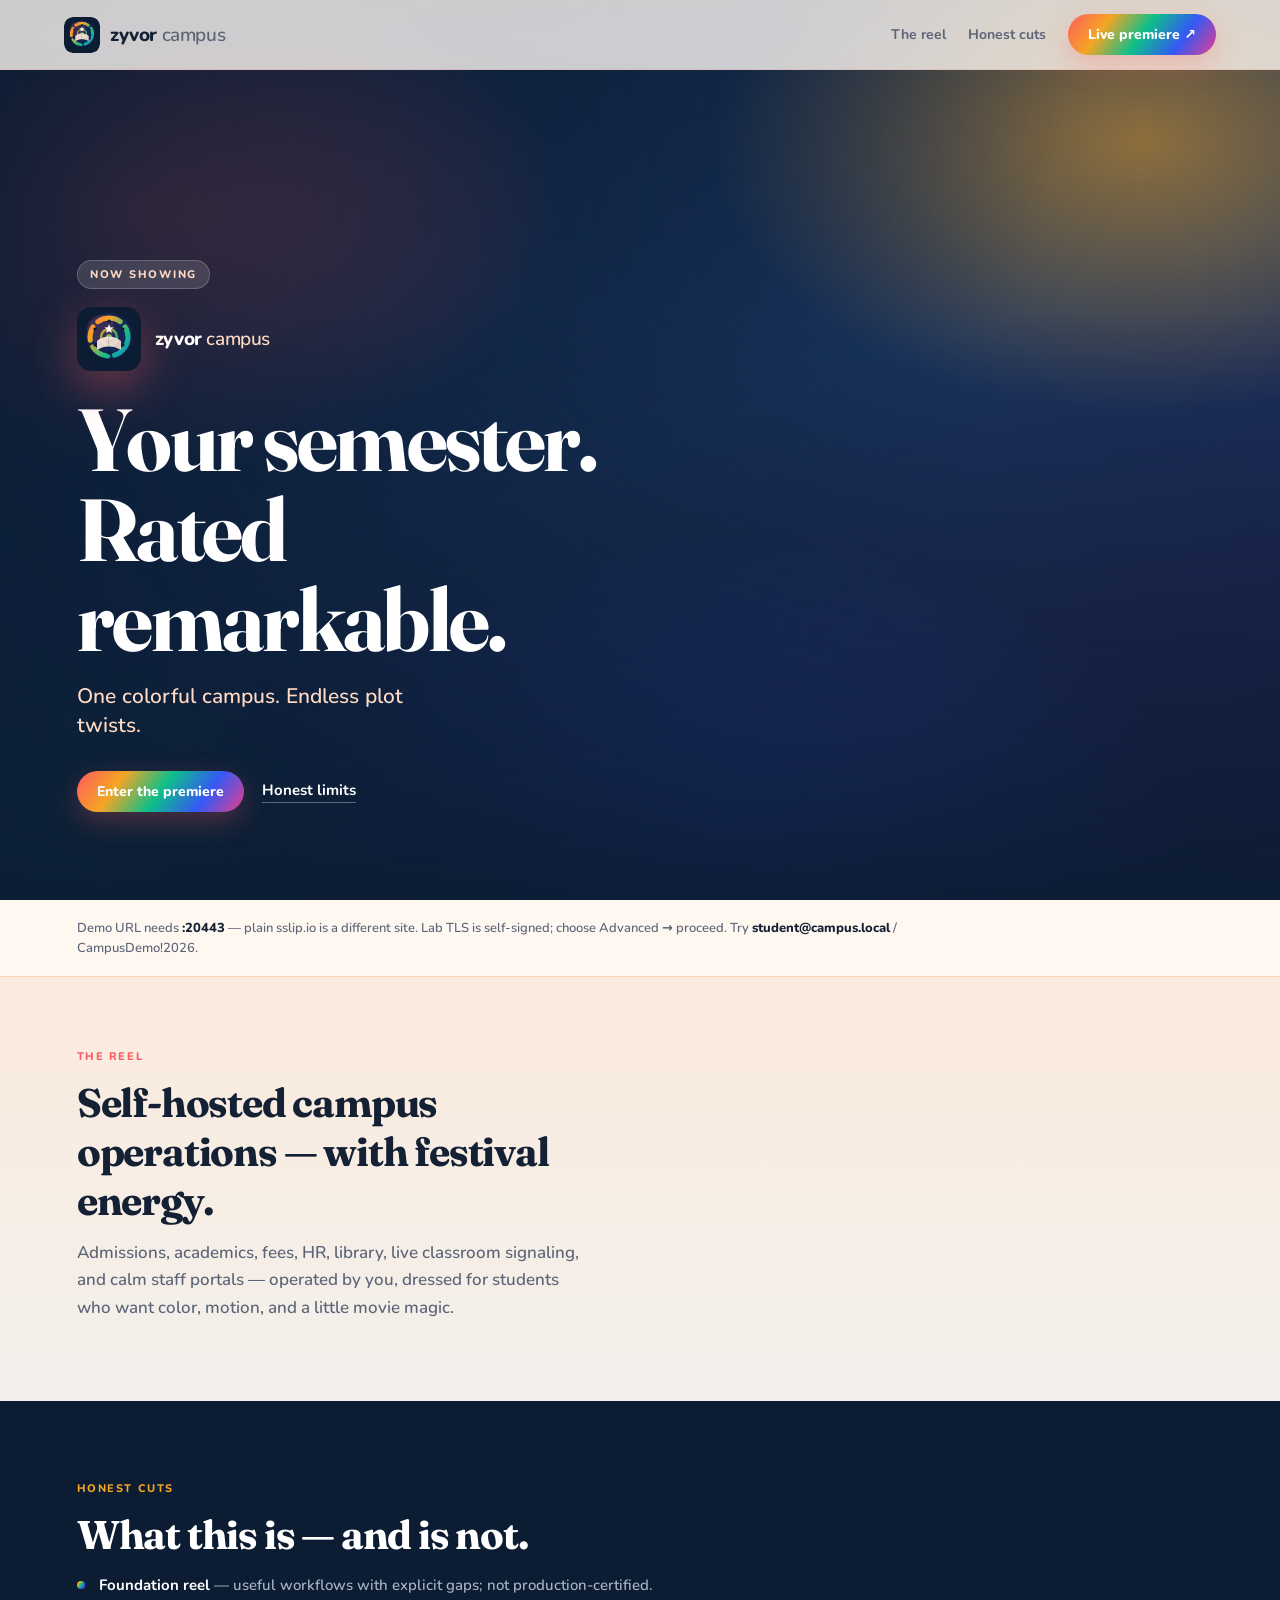
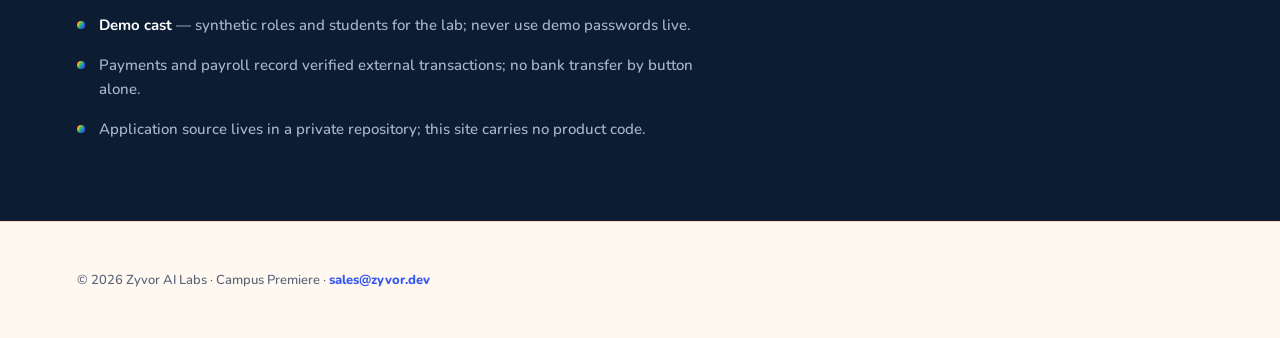
==== index.html @ da3c39dc "Use the new Campus Premiere logo on the marketing site." ====
<!doctype html>
<html lang="en">
<head>
<meta charset="utf-8">
<meta name="viewport" content="width=device-width,initial-scale=1">
<title>Zyvor Campus — Now showing: your campus.</title>
<meta name="description" content="Your semester. Rated remarkable. Self-hosted school and college operations by Zyvor AI Labs. Foundation release — not production-certified.">
<link rel="canonical" href="https://zyvorai.github.io/zyvor-campus-site/">
<meta property="og:title" content="Zyvor Campus — Now showing: your campus.">
<meta property="og:description" content="Your semester. Rated remarkable. Self-hosted by Zyvor AI Labs.">
<meta property="og:type" content="website">
<meta property="og:url" content="https://zyvorai.github.io/zyvor-campus-site/">
<meta property="og:image" content="https://zyvorai.github.io/zyvor-campus-site/assets/og.png">
<meta name="twitter:card" content="summary_large_image">
<meta name="twitter:image" content="https://zyvorai.github.io/zyvor-campus-site/assets/og.png">
<meta name="theme-color" content="#0b1c33">
<link rel="preconnect" href="https://fonts.googleapis.com">
<link rel="preconnect" href="https://fonts.gstatic.com" crossorigin>
<link href="https://fonts.googleapis.com/css2?family=Fraunces:opsz,wght@9..144,550;9..144,700&family=Nunito:wght@400;550;700;800&display=swap" rel="stylesheet">
<link rel="icon" href="assets/campus.svg" type="image/svg+xml">
<link rel="stylesheet" href="site.css">
</head>
<body>
<header class="top">
  <a class="brand" href="./">
    <img src="assets/campus.svg" width="36" height="36" alt="Zyvor Campus">
    <span class="word">zyvor <em>campus</em></span>
  </a>
  <nav>
    <a href="#modules">The reel</a>
    <a href="#honesty">Honest cuts</a>
    <a class="pill" href="https://175-110-122-71.sslip.io:20443/">Live premiere ↗</a>
  </nav>
</header>

<section class="hero">
  <div class="bg" aria-hidden="true"></div>
  <div class="veil" aria-hidden="true"></div>
  <div class="copy rise">
    <p class="now">Now showing</p>
    <p class="brand-hero">
      <img class="mark z-draw" src="assets/campus.svg" width="64" height="64" alt="Zyvor Campus">
      <span>zyvor <em>campus</em></span>
    </p>
    <h1>Your semester.<br>Rated remarkable.</h1>
    <p class="lede">One colorful campus. Endless plot twists.</p>
    <div class="cta">
      <a class="pill" href="https://175-110-122-71.sslip.io:20443/">Enter the premiere</a>
      <a class="ghost" href="#honesty">Honest limits</a>
    </div>
  </div>
</section>

<section class="tip" aria-label="Demo access tip">
  <p>Demo URL needs <strong>:20443</strong> — plain sslip.io is a different site. Lab TLS is self-signed; choose Advanced → proceed. Try <strong>student@campus.local</strong> / CampusDemo!2026.</p>
</section>

<section class="band" id="modules">
  <span class="eyebrow">THE REEL</span>
  <h2>Self-hosted campus operations — with festival energy.</h2>
  <p>Admissions, academics, fees, HR, library, live classroom signaling, and calm staff portals — operated by you, dressed for students who want color, motion, and a little movie magic.</p>
</section>

<section class="honesty" id="honesty">
  <span class="eyebrow">HONEST CUTS</span>
  <h2>What this is — and is not.</h2>
  <ul>
    <li><strong>Foundation reel</strong> — useful workflows with explicit gaps; not production-certified.</li>
    <li><strong>Demo cast</strong> — synthetic roles and students for the lab; never use demo passwords live.</li>
    <li>Payments and payroll record verified external transactions; no bank transfer by button alone.</li>
    <li>Application source lives in a private repository; this site carries no product code.</li>
  </ul>
</section>

<footer>
  <p>© 2026 Zyvor AI Labs · Campus Premiere · <a href="mailto:sales@zyvor.dev">sales@zyvor.dev</a></p>
</footer>
</body>
</html>
---- site.css ----
:root{
  --ink:#142033;
  --muted:#5c6578;
  --soft:#fff8f1;
  --line:#ffd4b8;
  --coral:#ff5a5f;
  --gold:#f5a524;
  --teal:#0dbf8a;
  --indigo:#3558f5;
  --magenta:#e83e8c;
  --ease:cubic-bezier(.22,1,.36,1);
  --grad:linear-gradient(125deg,#ff5a5f,#f5a524,#0dbf8a,#3558f5,#e83e8c);
}
*{box-sizing:border-box}
html{scroll-behavior:smooth}
body{
  margin:0;
  font-family:"Nunito",system-ui,sans-serif;
  color:var(--ink);
  background:linear-gradient(180deg,#fff8f1,#ffe8d6 40%,#e8f7ff);
  -webkit-font-smoothing:antialiased;
}
a{color:inherit;text-decoration:none}
h1,h2{font-family:"Fraunces",Georgia,serif;font-weight:700;letter-spacing:-.03em}

.top{
  position:fixed;inset:0 0 auto;z-index:10;
  display:flex;justify-content:space-between;align-items:center;
  padding:14px 5%;
  backdrop-filter:saturate(180%) blur(18px);
  -webkit-backdrop-filter:saturate(180%) blur(18px);
  background:#fff8f1cc;
  border-bottom:1px solid #ff5a5f22;
}
.brand{display:flex;align-items:center;gap:10px}
.brand img{border-radius:9px}
.brand .word,.brand-hero span{font-weight:800;font-size:19px;letter-spacing:-.4px}
.brand em,.brand-hero em{font-style:normal;font-weight:550;color:var(--muted)}
.top nav{display:flex;gap:22px;align-items:center;font-size:14px;color:var(--muted);font-weight:700}
.top nav a:hover{color:var(--ink)}
.pill{
  display:inline-flex;align-items:center;gap:8px;
  background:var(--grad);color:#fff!important;
  padding:11px 20px;border-radius:999px;
  font-size:14px;font-weight:800;
  box-shadow:0 10px 28px #ff5a5f44;
  transition:transform .2s var(--ease),filter .2s;
}
.pill:hover{filter:brightness(1.06);transform:translateY(-1px)}

.hero{
  position:relative;min-height:100svh;
  display:flex;align-items:flex-end;overflow:hidden;
  background:#0b1c33;color:#fff8f1;
}
.hero .bg{
  position:absolute;inset:-10%;
  background:
    radial-gradient(45% 40% at 18% 28%,#ff5a5f99 0%,transparent 60%),
    radial-gradient(50% 45% at 82% 22%,#f5a52488 0%,transparent 55%),
    radial-gradient(55% 50% at 55% 85%,#3558f588 0%,transparent 55%),
    radial-gradient(40% 40% at 12% 88%,#0dbf8a77 0%,transparent 50%),
    linear-gradient(160deg,#0b1c33,#1a3560 50%,#2a1848);
  animation:ken 18s var(--ease) both;
}
.veil{
  position:absolute;inset:0;
  background:
    linear-gradient(105deg,#0b1c33ee 0%,#0b1c3366 42%,transparent 72%),
    linear-gradient(transparent 35%,#0b1c33f2 100%);
}
.copy{position:relative;z-index:1;padding:0 6% 88px;max-width:46rem}
.now{
  display:inline-block;margin:0 0 18px;
  padding:6px 12px;border-radius:999px;
  background:#ffffff22;border:1px solid #ffffff33;
  font-size:11px;font-weight:800;letter-spacing:.16em;text-transform:uppercase;
  color:#ffd9c4;
}
.brand-hero{
  display:flex;align-items:center;gap:14px;
  margin:0 0 24px;font-size:22px;font-weight:800;color:#fff;
}
.brand-hero em{color:#ffd9c4}
.mark{border-radius:14px;box-shadow:0 16px 48px #ff5a5f66}
h1{
  font-size:clamp(48px,8vw,88px);line-height:1.02;
  margin:0 0 18px;color:#fff;
}
.lede{
  font-size:21px;color:#ffd9c4;margin:0 0 32px;
  max-width:28ch;line-height:1.35;font-weight:550;
}
.cta{display:flex;flex-wrap:wrap;gap:18px;align-items:center}
.ghost{
  color:#fff;font-size:15px;font-weight:700;
  border-bottom:1px solid #ffffff55;padding-bottom:2px;
}
.ghost:hover{border-color:#fff}

.tip{padding:18px 6%;background:var(--soft);border-bottom:1px solid var(--line)}
.tip p{margin:0;font-size:13px;line-height:1.55;color:var(--muted);max-width:52rem;font-weight:550}
.tip strong{color:var(--ink);font-weight:800}

.band{padding:72px 6% 80px;max-width:42rem}
.eyebrow{
  display:block;font-size:11px;letter-spacing:.14em;font-weight:800;
  color:var(--coral);margin-bottom:14px;
}
.band h2{font-size:clamp(28px,3.4vw,40px);margin:0 0 14px}
.band p{color:var(--muted);font-size:17px;line-height:1.6;margin:0;font-weight:550}

.honesty{padding:80px 6%;background:#0b1c33;color:#fff8f1}
.honesty .eyebrow{color:#f5a524}
.honesty h2{color:#fff;font-size:clamp(28px,3.4vw,40px);margin:0 0 14px}
.honesty ul{list-style:none;padding:0;margin:0;max-width:40rem;display:grid;gap:16px}
.honesty li{
  color:#a8b4c8;font-size:15px;line-height:1.6;padding-left:22px;position:relative;font-weight:550;
}
.honesty li:before{
  content:"";position:absolute;left:0;top:.55em;
  width:8px;height:8px;border-radius:50%;background:var(--grad);
}
.honesty strong{color:#fff}

footer{
  padding:36px 6%;font-size:13px;color:var(--muted);
  border-top:1px solid var(--line);background:#fff8f1;font-weight:550;
}
footer a{color:var(--indigo);font-weight:800}

.rise{animation:rise .95s var(--ease) both}
.z-draw{animation:zpop .85s var(--ease) both}
@keyframes rise{from{opacity:0;transform:translateY(22px)}to{opacity:1;transform:none}}
@keyframes zpop{from{opacity:0;transform:scale(.88) rotate(-6deg)}to{opacity:1;transform:none}}
@keyframes ken{from{transform:scale(1.1)}to{transform:scale(1.02)}}

@media(prefers-reduced-motion:reduce){
  .rise,.z-draw,.hero .bg{animation:none!important}
}
@media(max-width:700px){
  .top nav a:not(.pill){display:none}
  .copy{padding-bottom:64px}
  .brand-hero{font-size:18px}
}
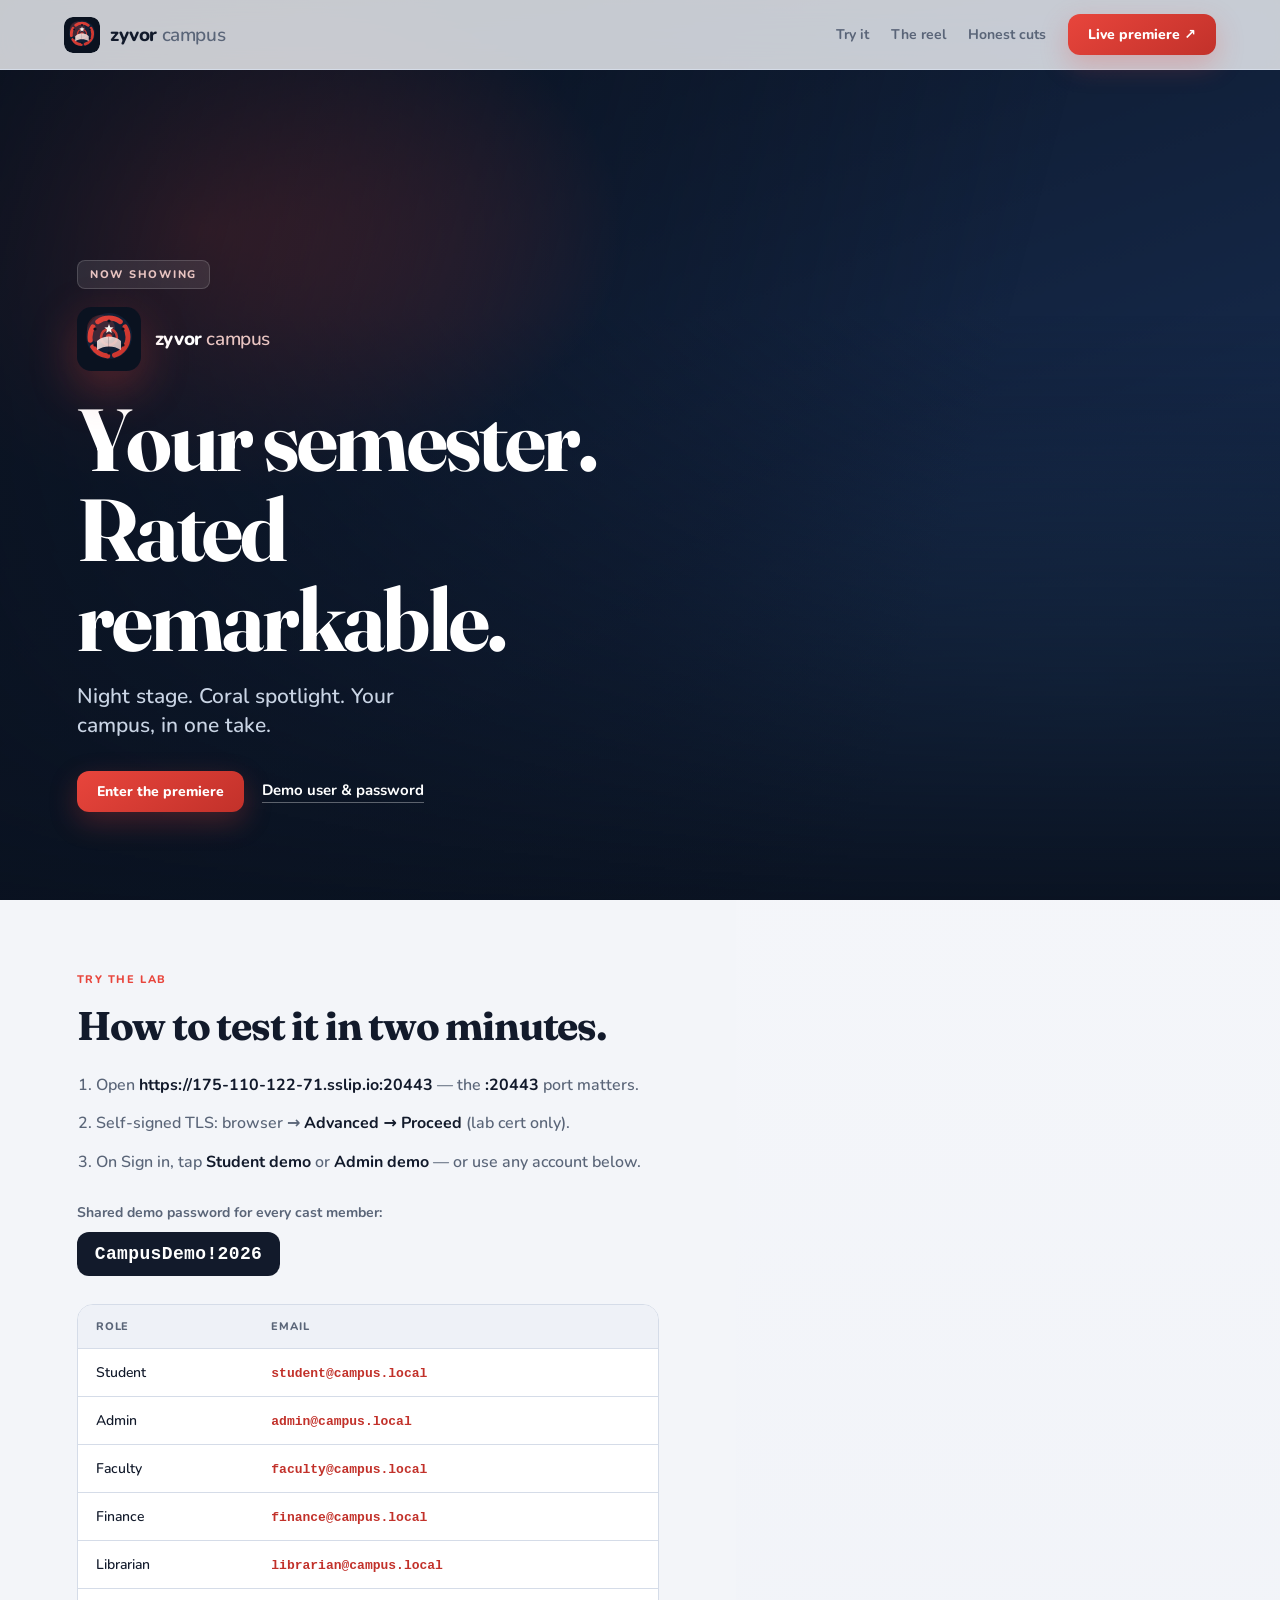
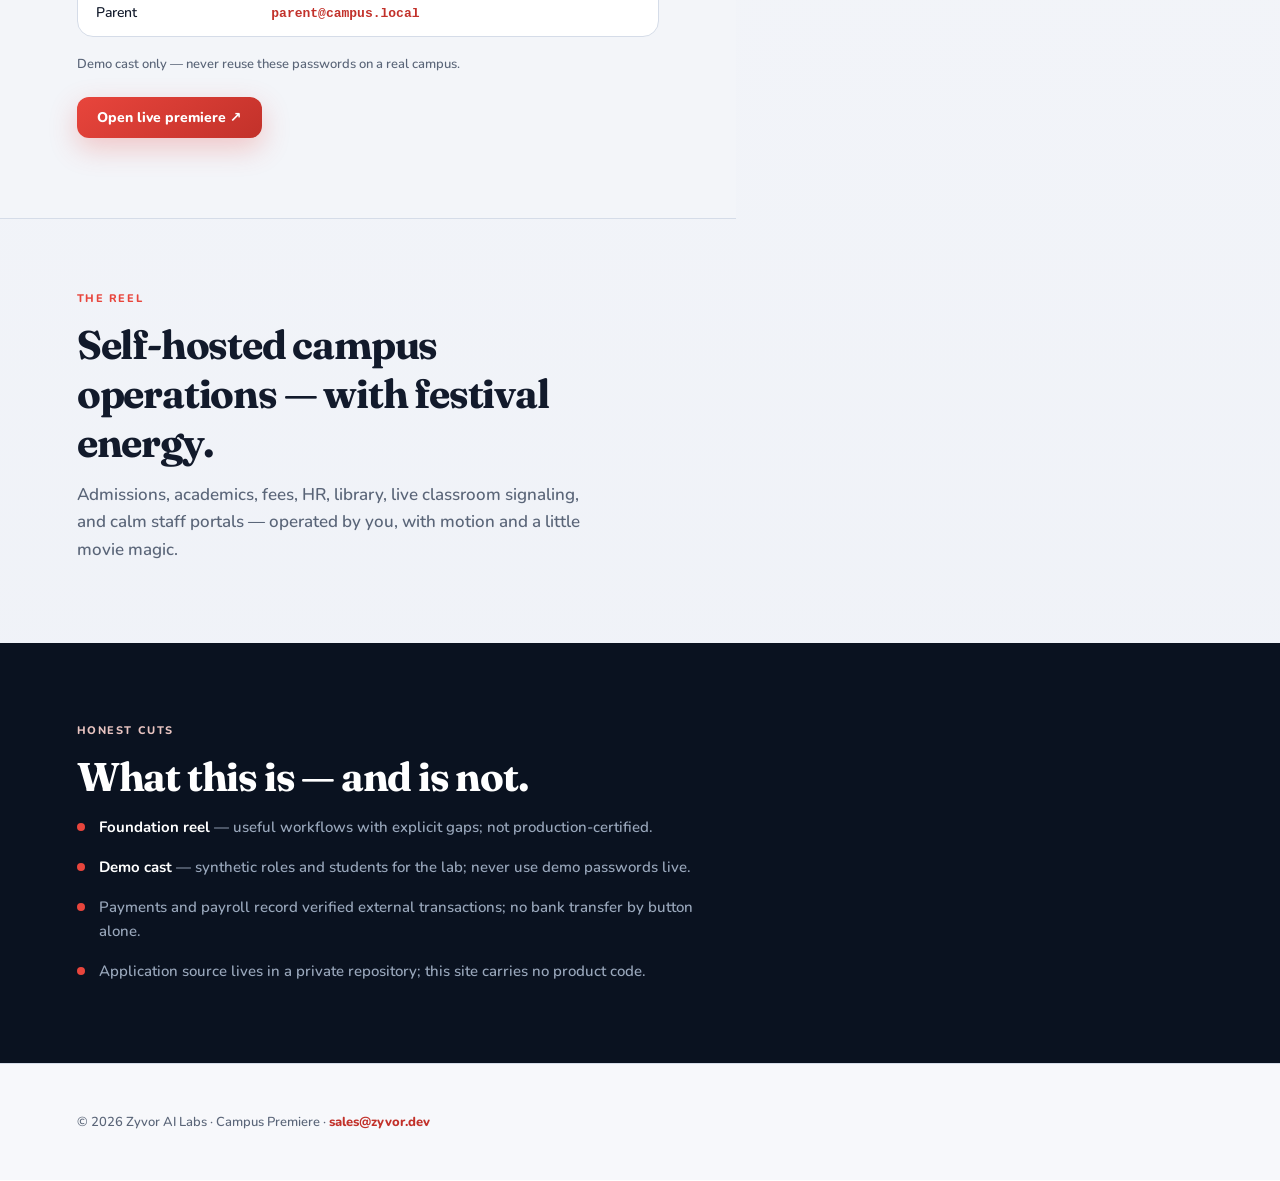
==== commit 4b941c2f: "Publish Try the lab credentials on GitHub Pages. Testers need the :20443 URL, TLS note, demo passwor" ====
--- a/index.html
+++ b/index.html
@@ -13,7 +13,7 @@
 <meta property="og:image" content="https://zyvorai.github.io/zyvor-campus-site/assets/og.png">
 <meta name="twitter:card" content="summary_large_image">
 <meta name="twitter:image" content="https://zyvorai.github.io/zyvor-campus-site/assets/og.png">
-<meta name="theme-color" content="#0b1c33">
+<meta name="theme-color" content="#0a1220">
 <link rel="preconnect" href="https://fonts.googleapis.com">
 <link rel="preconnect" href="https://fonts.gstatic.com" crossorigin>
 <link href="https://fonts.googleapis.com/css2?family=Fraunces:opsz,wght@9..144,550;9..144,700&family=Nunito:wght@400;550;700;800&display=swap" rel="stylesheet">
@@ -27,6 +27,7 @@
     <span class="word">zyvor <em>campus</em></span>
   </a>
   <nav>
+    <a href="#try">Try it</a>
     <a href="#modules">The reel</a>
     <a href="#honesty">Honest cuts</a>
     <a class="pill" href="https://175-110-122-71.sslip.io:20443/">Live premiere ↗</a>
@@ -43,22 +44,45 @@
       <span>zyvor <em>campus</em></span>
     </p>
     <h1>Your semester.<br>Rated remarkable.</h1>
-    <p class="lede">One colorful campus. Endless plot twists.</p>
+    <p class="lede">Night stage. Coral spotlight. Your campus, in one take.</p>
     <div class="cta">
       <a class="pill" href="https://175-110-122-71.sslip.io:20443/">Enter the premiere</a>
-      <a class="ghost" href="#honesty">Honest limits</a>
+      <a class="ghost" href="#try">Demo user &amp; password</a>
     </div>
   </div>
 </section>
 
-<section class="tip" aria-label="Demo access tip">
-  <p>Demo URL needs <strong>:20443</strong> — plain sslip.io is a different site. Lab TLS is self-signed; choose Advanced → proceed. Try <strong>student@campus.local</strong> / CampusDemo!2026.</p>
+<section class="try" id="try" aria-label="How to test the live demo">
+  <span class="eyebrow">TRY THE LAB</span>
+  <h2>How to test it in two minutes.</h2>
+  <ol class="try-steps">
+    <li>Open <a href="https://175-110-122-71.sslip.io:20443/"><strong>https://175-110-122-71.sslip.io:20443</strong></a> — the <strong>:20443</strong> port matters.</li>
+    <li>Self-signed TLS: browser → <strong>Advanced → Proceed</strong> (lab cert only).</li>
+    <li>On Sign in, tap <strong>Student demo</strong> or <strong>Admin demo</strong> — or use any account below.</li>
+  </ol>
+  <p class="try-pass">Shared demo password for every cast member:</p>
+  <p class="try-code"><code>CampusDemo!2026</code></p>
+  <div class="try-table-wrap">
+    <table class="try-table">
+      <thead><tr><th>Role</th><th>Email</th></tr></thead>
+      <tbody>
+        <tr><td>Student</td><td><code>student@campus.local</code></td></tr>
+        <tr><td>Admin</td><td><code>admin@campus.local</code></td></tr>
+        <tr><td>Faculty</td><td><code>faculty@campus.local</code></td></tr>
+        <tr><td>Finance</td><td><code>finance@campus.local</code></td></tr>
+        <tr><td>Librarian</td><td><code>librarian@campus.local</code></td></tr>
+        <tr><td>Parent</td><td><code>parent@campus.local</code></td></tr>
+      </tbody>
+    </table>
+  </div>
+  <p class="try-note">Demo cast only — never reuse these passwords on a real campus.</p>
+  <a class="pill try-cta" href="https://175-110-122-71.sslip.io:20443/">Open live premiere ↗</a>
 </section>
 
 <section class="band" id="modules">
   <span class="eyebrow">THE REEL</span>
   <h2>Self-hosted campus operations — with festival energy.</h2>
-  <p>Admissions, academics, fees, HR, library, live classroom signaling, and calm staff portals — operated by you, dressed for students who want color, motion, and a little movie magic.</p>
+  <p>Admissions, academics, fees, HR, library, live classroom signaling, and calm staff portals — operated by you, with motion and a little movie magic.</p>
 </section>
 
 <section class="honesty" id="honesty">
--- a/site.css
+++ b/site.css
@@ -1,15 +1,13 @@
 :root{
-  --ink:#142033;
-  --muted:#5c6578;
-  --soft:#fff8f1;
-  --line:#ffd4b8;
-  --coral:#ff5a5f;
-  --gold:#f5a524;
-  --teal:#0dbf8a;
-  --indigo:#3558f5;
-  --magenta:#e83e8c;
+  --ink:#121a2b;
+  --muted:#5a6578;
+  --soft:#f3f5f9;
+  --line:#d5dce8;
+  --coral:#e8453c;
+  --coral-deep:#c2312a;
+  --blue:#1e3a5f;
   --ease:cubic-bezier(.22,1,.36,1);
-  --grad:linear-gradient(125deg,#ff5a5f,#f5a524,#0dbf8a,#3558f5,#e83e8c);
+  --grad:linear-gradient(145deg,#e8453c,#c2312a);
 }
 *{box-sizing:border-box}
 html{scroll-behavior:smooth}
@@ -17,7 +15,7 @@
   margin:0;
   font-family:"Nunito",system-ui,sans-serif;
   color:var(--ink);
-  background:linear-gradient(180deg,#fff8f1,#ffe8d6 40%,#e8f7ff);
+  background:linear-gradient(180deg,#f7f8fb,#eef1f7);
   -webkit-font-smoothing:antialiased;
 }
 a{color:inherit;text-decoration:none}
@@ -27,10 +25,10 @@
   position:fixed;inset:0 0 auto;z-index:10;
   display:flex;justify-content:space-between;align-items:center;
   padding:14px 5%;
-  backdrop-filter:saturate(180%) blur(18px);
-  -webkit-backdrop-filter:saturate(180%) blur(18px);
-  background:#fff8f1cc;
-  border-bottom:1px solid #ff5a5f22;
+  backdrop-filter:saturate(140%) blur(18px);
+  -webkit-backdrop-filter:saturate(140%) blur(18px);
+  background:#f7f8fbcc;
+  border-bottom:1px solid var(--line);
 }
 .brand{display:flex;align-items:center;gap:10px}
 .brand img{border-radius:9px}
@@ -41,9 +39,9 @@
 .pill{
   display:inline-flex;align-items:center;gap:8px;
   background:var(--grad);color:#fff!important;
-  padding:11px 20px;border-radius:999px;
+  padding:11px 20px;border-radius:12px;
   font-size:14px;font-weight:800;
-  box-shadow:0 10px 28px #ff5a5f44;
+  box-shadow:0 10px 28px #e8453c44;
   transition:transform .2s var(--ease),filter .2s;
 }
 .pill:hover{filter:brightness(1.06);transform:translateY(-1px)}
@@ -51,44 +49,42 @@
 .hero{
   position:relative;min-height:100svh;
   display:flex;align-items:flex-end;overflow:hidden;
-  background:#0b1c33;color:#fff8f1;
+  background:#0a1220;color:#f7f4ef;
 }
 .hero .bg{
   position:absolute;inset:-10%;
   background:
-    radial-gradient(45% 40% at 18% 28%,#ff5a5f99 0%,transparent 60%),
-    radial-gradient(50% 45% at 82% 22%,#f5a52488 0%,transparent 55%),
-    radial-gradient(55% 50% at 55% 85%,#3558f588 0%,transparent 55%),
-    radial-gradient(40% 40% at 12% 88%,#0dbf8a77 0%,transparent 50%),
-    linear-gradient(160deg,#0b1c33,#1a3560 50%,#2a1848);
+    radial-gradient(45% 40% at 22% 30%,#e8453c88 0%,transparent 60%),
+    radial-gradient(50% 45% at 78% 72%,#1e3a5f99 0%,transparent 58%),
+    linear-gradient(160deg,#0a1220,#152848 60%,#1a3558);
   animation:ken 18s var(--ease) both;
 }
 .veil{
   position:absolute;inset:0;
   background:
-    linear-gradient(105deg,#0b1c33ee 0%,#0b1c3366 42%,transparent 72%),
-    linear-gradient(transparent 35%,#0b1c33f2 100%);
+    linear-gradient(105deg,#0a1220ee 0%,#0a122066 42%,transparent 72%),
+    linear-gradient(transparent 35%,#0a1220f2 100%);
 }
 .copy{position:relative;z-index:1;padding:0 6% 88px;max-width:46rem}
 .now{
   display:inline-block;margin:0 0 18px;
-  padding:6px 12px;border-radius:999px;
-  background:#ffffff22;border:1px solid #ffffff33;
+  padding:6px 12px;border-radius:8px;
+  background:#ffffff18;border:1px solid #ffffff28;
   font-size:11px;font-weight:800;letter-spacing:.16em;text-transform:uppercase;
-  color:#ffd9c4;
+  color:#e8c4c1;
 }
 .brand-hero{
   display:flex;align-items:center;gap:14px;
   margin:0 0 24px;font-size:22px;font-weight:800;color:#fff;
 }
-.brand-hero em{color:#ffd9c4}
-.mark{border-radius:14px;box-shadow:0 16px 48px #ff5a5f66}
+.brand-hero em{color:#e8c4c1}
+.mark{border-radius:14px;box-shadow:0 16px 48px #e8453c55}
 h1{
   font-size:clamp(48px,8vw,88px);line-height:1.02;
   margin:0 0 18px;color:#fff;
 }
 .lede{
-  font-size:21px;color:#ffd9c4;margin:0 0 32px;
+  font-size:21px;color:#c9d4e4;margin:0 0 32px;
   max-width:28ch;line-height:1.35;font-weight:550;
 }
 .cta{display:flex;flex-wrap:wrap;gap:18px;align-items:center}
@@ -98,9 +94,47 @@
 }
 .ghost:hover{border-color:#fff}
 
-.tip{padding:18px 6%;background:var(--soft);border-bottom:1px solid var(--line)}
-.tip p{margin:0;font-size:13px;line-height:1.55;color:var(--muted);max-width:52rem;font-weight:550}
-.tip strong{color:var(--ink);font-weight:800}
+.try{
+  padding:72px 6% 80px;
+  background:var(--soft);
+  border-bottom:1px solid var(--line);
+  max-width:46rem;
+}
+.try h2{font-size:clamp(28px,3.4vw,40px);margin:0 0 22px}
+.try-steps{
+  margin:0 0 28px;padding-left:1.2em;
+  color:var(--muted);font-size:16px;line-height:1.65;font-weight:550;
+  display:grid;gap:12px;
+}
+.try-steps a{color:var(--coral-deep);font-weight:800}
+.try-steps strong{color:var(--ink)}
+.try-pass{margin:0 0 10px;font-size:14px;color:var(--muted);font-weight:700}
+.try-code{
+  margin:0 0 28px;
+}
+.try-code code{
+  display:inline-block;
+  font-family:ui-monospace,SFMono-Regular,Menlo,monospace;
+  font-size:18px;font-weight:800;
+  color:#fff;background:var(--ink);
+  padding:12px 18px;border-radius:12px;
+  letter-spacing:.02em;
+}
+.try-table-wrap{overflow:auto;margin:0 0 18px;border:1px solid var(--line);border-radius:16px;background:#fff}
+.try-table{width:100%;border-collapse:collapse;font-size:14px;text-align:left}
+.try-table th{
+  font-size:11px;letter-spacing:.08em;text-transform:uppercase;
+  color:var(--muted);font-weight:800;
+  padding:14px 18px;background:#eef1f7;border-bottom:1px solid var(--line);
+}
+.try-table td{padding:14px 18px;border-bottom:1px solid var(--line);font-weight:550;color:var(--ink)}
+.try-table tr:last-child td{border-bottom:0}
+.try-table code{
+  font-family:ui-monospace,SFMono-Regular,Menlo,monospace;
+  font-size:13px;font-weight:700;color:var(--coral-deep);
+}
+.try-note{margin:0 0 24px;font-size:13px;color:var(--muted);font-weight:550}
+.try-cta{display:inline-flex}
 
 .band{padding:72px 6% 80px;max-width:42rem}
 .eyebrow{
@@ -110,24 +144,24 @@
 .band h2{font-size:clamp(28px,3.4vw,40px);margin:0 0 14px}
 .band p{color:var(--muted);font-size:17px;line-height:1.6;margin:0;font-weight:550}
 
-.honesty{padding:80px 6%;background:#0b1c33;color:#fff8f1}
-.honesty .eyebrow{color:#f5a524}
+.honesty{padding:80px 6%;background:#0a1220;color:#f7f4ef}
+.honesty .eyebrow{color:#e8c4c1}
 .honesty h2{color:#fff;font-size:clamp(28px,3.4vw,40px);margin:0 0 14px}
 .honesty ul{list-style:none;padding:0;margin:0;max-width:40rem;display:grid;gap:16px}
 .honesty li{
-  color:#a8b4c8;font-size:15px;line-height:1.6;padding-left:22px;position:relative;font-weight:550;
+  color:#9aa8bc;font-size:15px;line-height:1.6;padding-left:22px;position:relative;font-weight:550;
 }
 .honesty li:before{
   content:"";position:absolute;left:0;top:.55em;
-  width:8px;height:8px;border-radius:50%;background:var(--grad);
+  width:8px;height:8px;border-radius:50%;background:var(--coral);
 }
 .honesty strong{color:#fff}
 
 footer{
   padding:36px 6%;font-size:13px;color:var(--muted);
-  border-top:1px solid var(--line);background:#fff8f1;font-weight:550;
+  border-top:1px solid var(--line);background:#f7f8fb;font-weight:550;
 }
-footer a{color:var(--indigo);font-weight:800}
+footer a{color:var(--coral-deep);font-weight:800}
 
 .rise{animation:rise .95s var(--ease) both}
 .z-draw{animation:zpop .85s var(--ease) both}
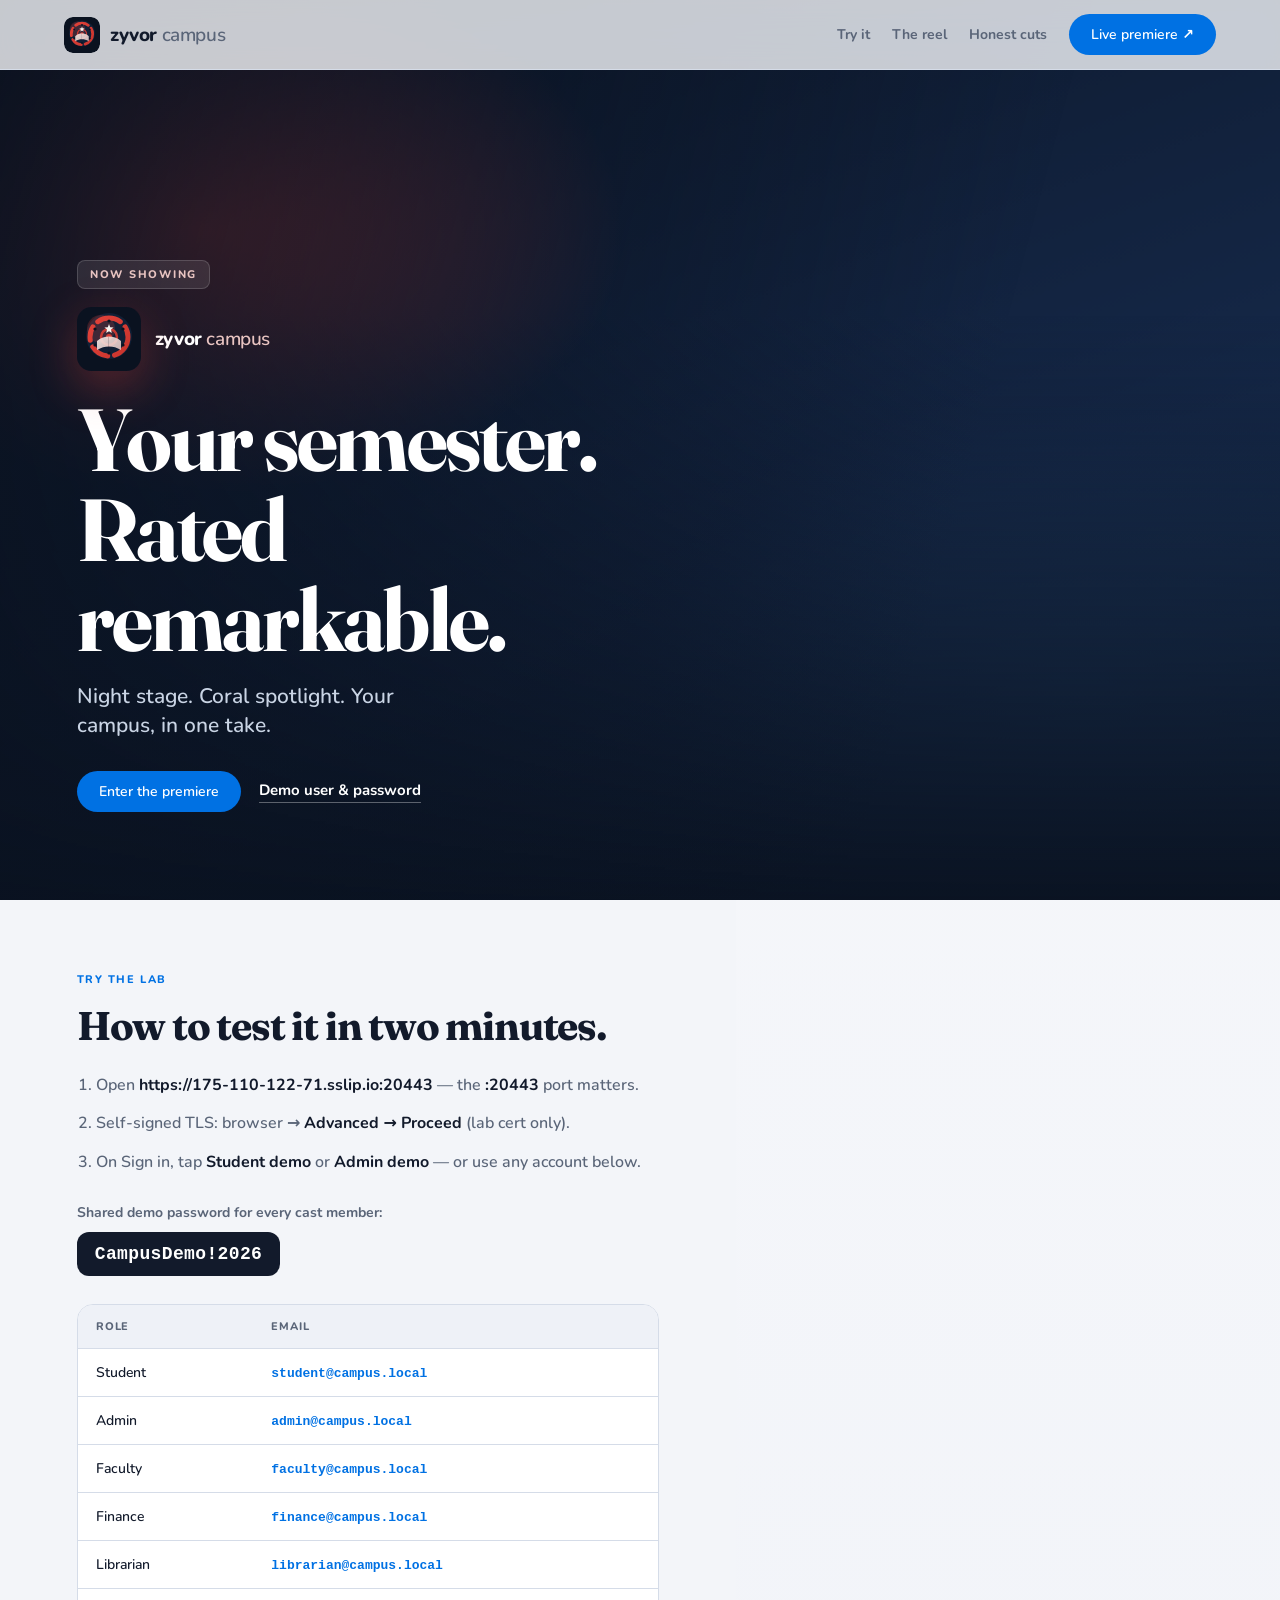
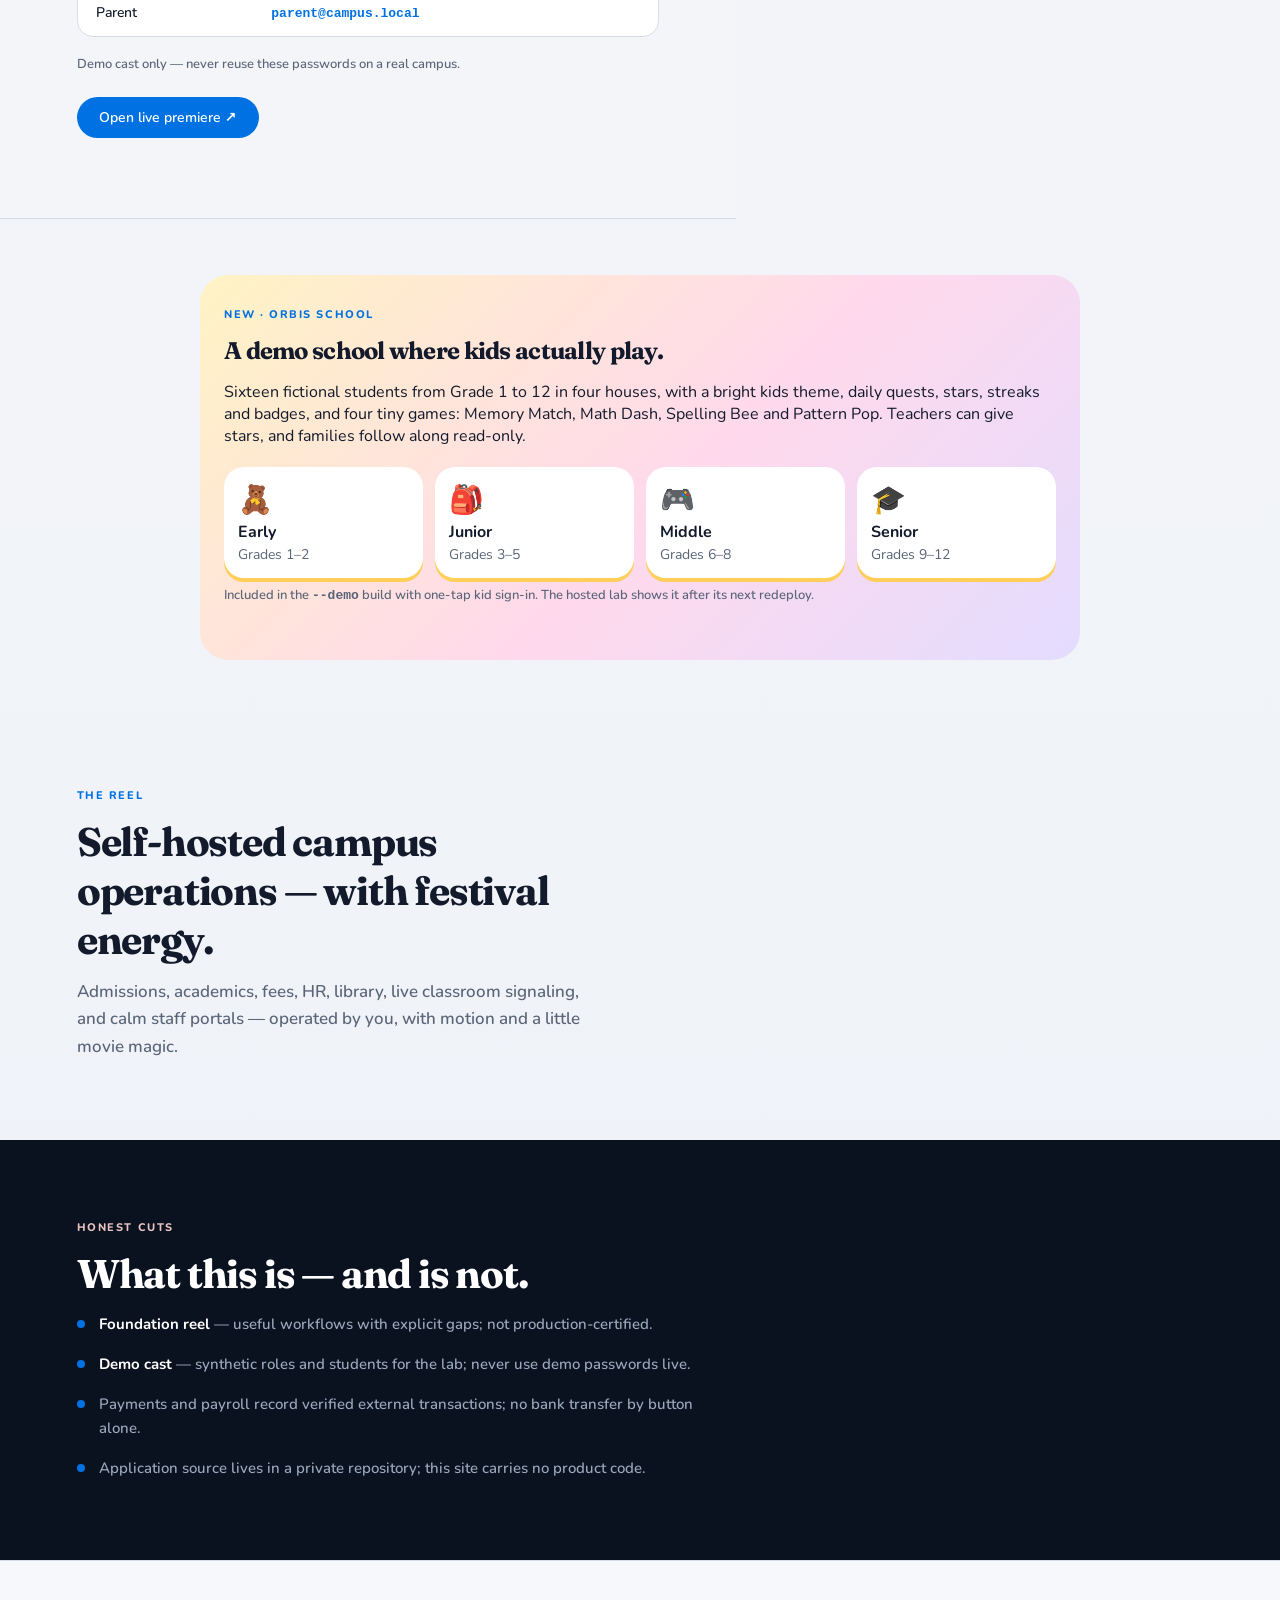
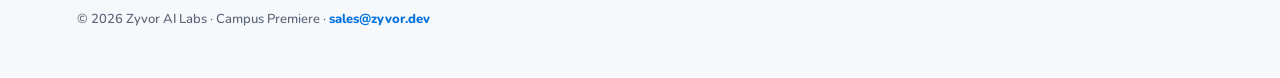
==== commit e61b543a: "Add Orbis School kids demo section to the marketing site. Co-Authored-By: Claude Sonnet 5.5 <noreply" ====
--- a/index.html
+++ b/index.html
@@ -79,6 +79,19 @@
   <a class="pill try-cta" href="https://175-110-122-71.sslip.io:20443/">Open live premiere ↗</a>
 </section>
 
+<section class="orbis" id="orbis" aria-label="Orbis School kids demo">
+  <span class="eyebrow">NEW · ORBIS SCHOOL</span>
+  <h2>A demo school where kids actually play.</h2>
+  <p>Sixteen fictional students from Grade 1 to 12 in four houses, with a bright kids theme, daily quests, stars, streaks and badges, and four tiny games: Memory Match, Math Dash, Spelling Bee and Pattern Pop. Teachers can give stars, and families follow along read-only.</p>
+  <ul class="orbis-bands">
+    <li><span>🧸</span><strong>Early</strong> Grades 1–2</li>
+    <li><span>🎒</span><strong>Junior</strong> Grades 3–5</li>
+    <li><span>🎮</span><strong>Middle</strong> Grades 6–8</li>
+    <li><span>🎓</span><strong>Senior</strong> Grades 9–12</li>
+  </ul>
+  <p class="try-note">Included in the <code>--demo</code> build with one-tap kid sign-in. The hosted lab shows it after its next redeploy.</p>
+</section>
+
 <section class="band" id="modules">
   <span class="eyebrow">THE REEL</span>
   <h2>Self-hosted campus operations — with festival energy.</h2>
--- a/site.css
+++ b/site.css
@@ -6,8 +6,10 @@
   --coral:#e8453c;
   --coral-deep:#c2312a;
   --blue:#1e3a5f;
+  --apple:#0071e3;
+  --apple-hover:#0077ed;
   --ease:cubic-bezier(.22,1,.36,1);
-  --grad:linear-gradient(145deg,#e8453c,#c2312a);
+  --grad:#0071e3;
 }
 *{box-sizing:border-box}
 html{scroll-behavior:smooth}
@@ -38,13 +40,13 @@
 .top nav a:hover{color:var(--ink)}
 .pill{
   display:inline-flex;align-items:center;gap:8px;
-  background:var(--grad);color:#fff!important;
-  padding:11px 20px;border-radius:12px;
-  font-size:14px;font-weight:800;
-  box-shadow:0 10px 28px #e8453c44;
-  transition:transform .2s var(--ease),filter .2s;
+  background:var(--apple);color:#fff!important;
+  padding:11px 22px;border-radius:980px;
+  font-size:14px;font-weight:600;
+  box-shadow:none;
+  transition:background .2s var(--ease);
 }
-.pill:hover{filter:brightness(1.06);transform:translateY(-1px)}
+.pill:hover{background:var(--apple-hover)}
 
 .hero{
   position:relative;min-height:100svh;
@@ -106,7 +108,7 @@
   color:var(--muted);font-size:16px;line-height:1.65;font-weight:550;
   display:grid;gap:12px;
 }
-.try-steps a{color:var(--coral-deep);font-weight:800}
+.try-steps a{color:var(--apple);font-weight:800}
 .try-steps strong{color:var(--ink)}
 .try-pass{margin:0 0 10px;font-size:14px;color:var(--muted);font-weight:700}
 .try-code{
@@ -131,7 +133,7 @@
 .try-table tr:last-child td{border-bottom:0}
 .try-table code{
   font-family:ui-monospace,SFMono-Regular,Menlo,monospace;
-  font-size:13px;font-weight:700;color:var(--coral-deep);
+  font-size:13px;font-weight:700;color:var(--apple);
 }
 .try-note{margin:0 0 24px;font-size:13px;color:var(--muted);font-weight:550}
 .try-cta{display:inline-flex}
@@ -139,7 +141,7 @@
 .band{padding:72px 6% 80px;max-width:42rem}
 .eyebrow{
   display:block;font-size:11px;letter-spacing:.14em;font-weight:800;
-  color:var(--coral);margin-bottom:14px;
+  color:var(--apple);margin-bottom:14px;
 }
 .band h2{font-size:clamp(28px,3.4vw,40px);margin:0 0 14px}
 .band p{color:var(--muted);font-size:17px;line-height:1.6;margin:0;font-weight:550}
@@ -153,7 +155,7 @@
 }
 .honesty li:before{
   content:"";position:absolute;left:0;top:.55em;
-  width:8px;height:8px;border-radius:50%;background:var(--coral);
+  width:8px;height:8px;border-radius:50%;background:var(--apple);
 }
 .honesty strong{color:#fff}
 
@@ -161,7 +163,7 @@
   padding:36px 6%;font-size:13px;color:var(--muted);
   border-top:1px solid var(--line);background:#f7f8fb;font-weight:550;
 }
-footer a{color:var(--coral-deep);font-weight:800}
+footer a{color:var(--apple);font-weight:800}
 
 .rise{animation:rise .95s var(--ease) both}
 .z-draw{animation:zpop .85s var(--ease) both}
@@ -177,3 +179,9 @@
   .copy{padding-bottom:64px}
   .brand-hero{font-size:18px}
 }
+
+.orbis{max-width:880px;margin:56px auto;padding:32px 24px;border-radius:28px;background:linear-gradient(135deg,#fff3c4,#ffd9ec 55%,#e3dcff)}
+.orbis h2{margin:6px 0 12px}
+.orbis-bands{list-style:none;margin:20px 0 8px;padding:0;display:grid;grid-template-columns:repeat(auto-fit,minmax(150px,1fr));gap:12px}
+.orbis-bands li{display:grid;gap:2px;padding:14px;border-radius:20px;background:#fff;box-shadow:0 4px 0 #ffcf5a;font-size:14px;color:var(--muted)}
+.orbis-bands span{font-size:28px}.orbis-bands strong{color:var(--ink);font-size:16px}
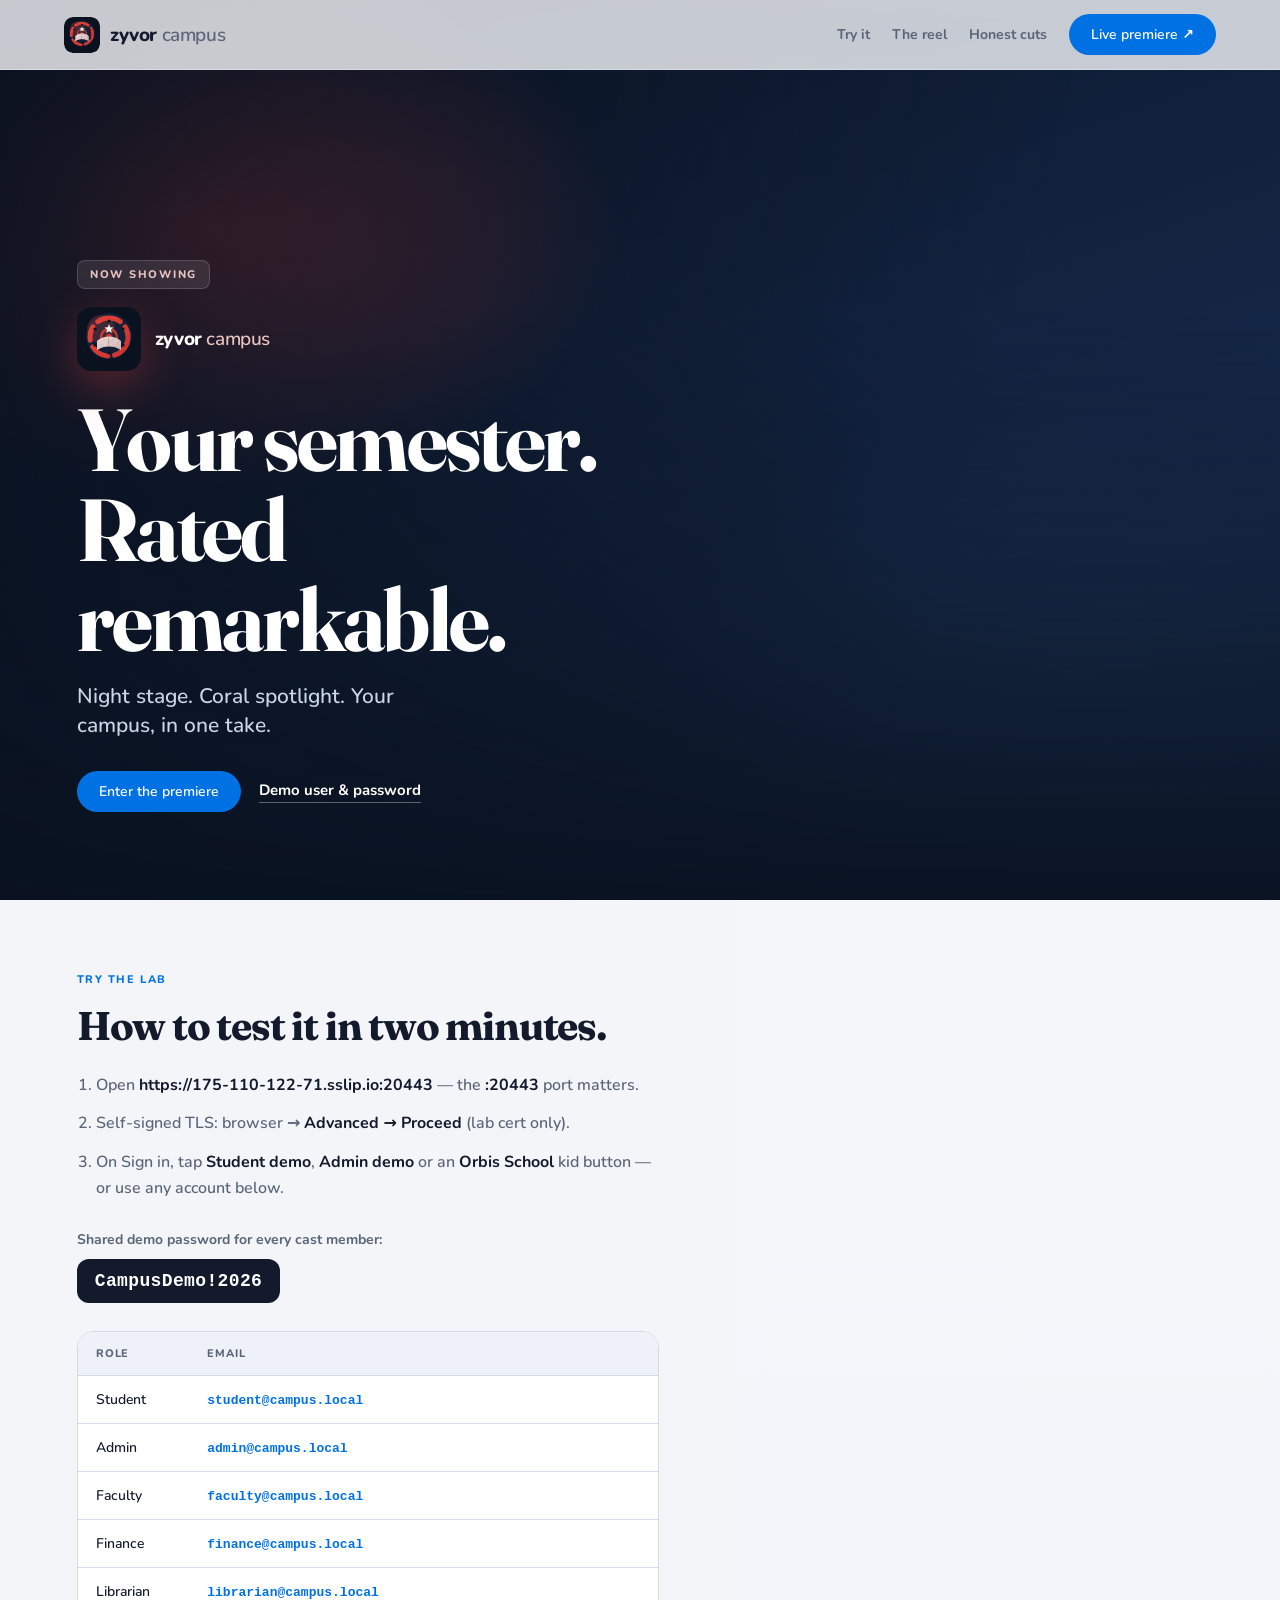
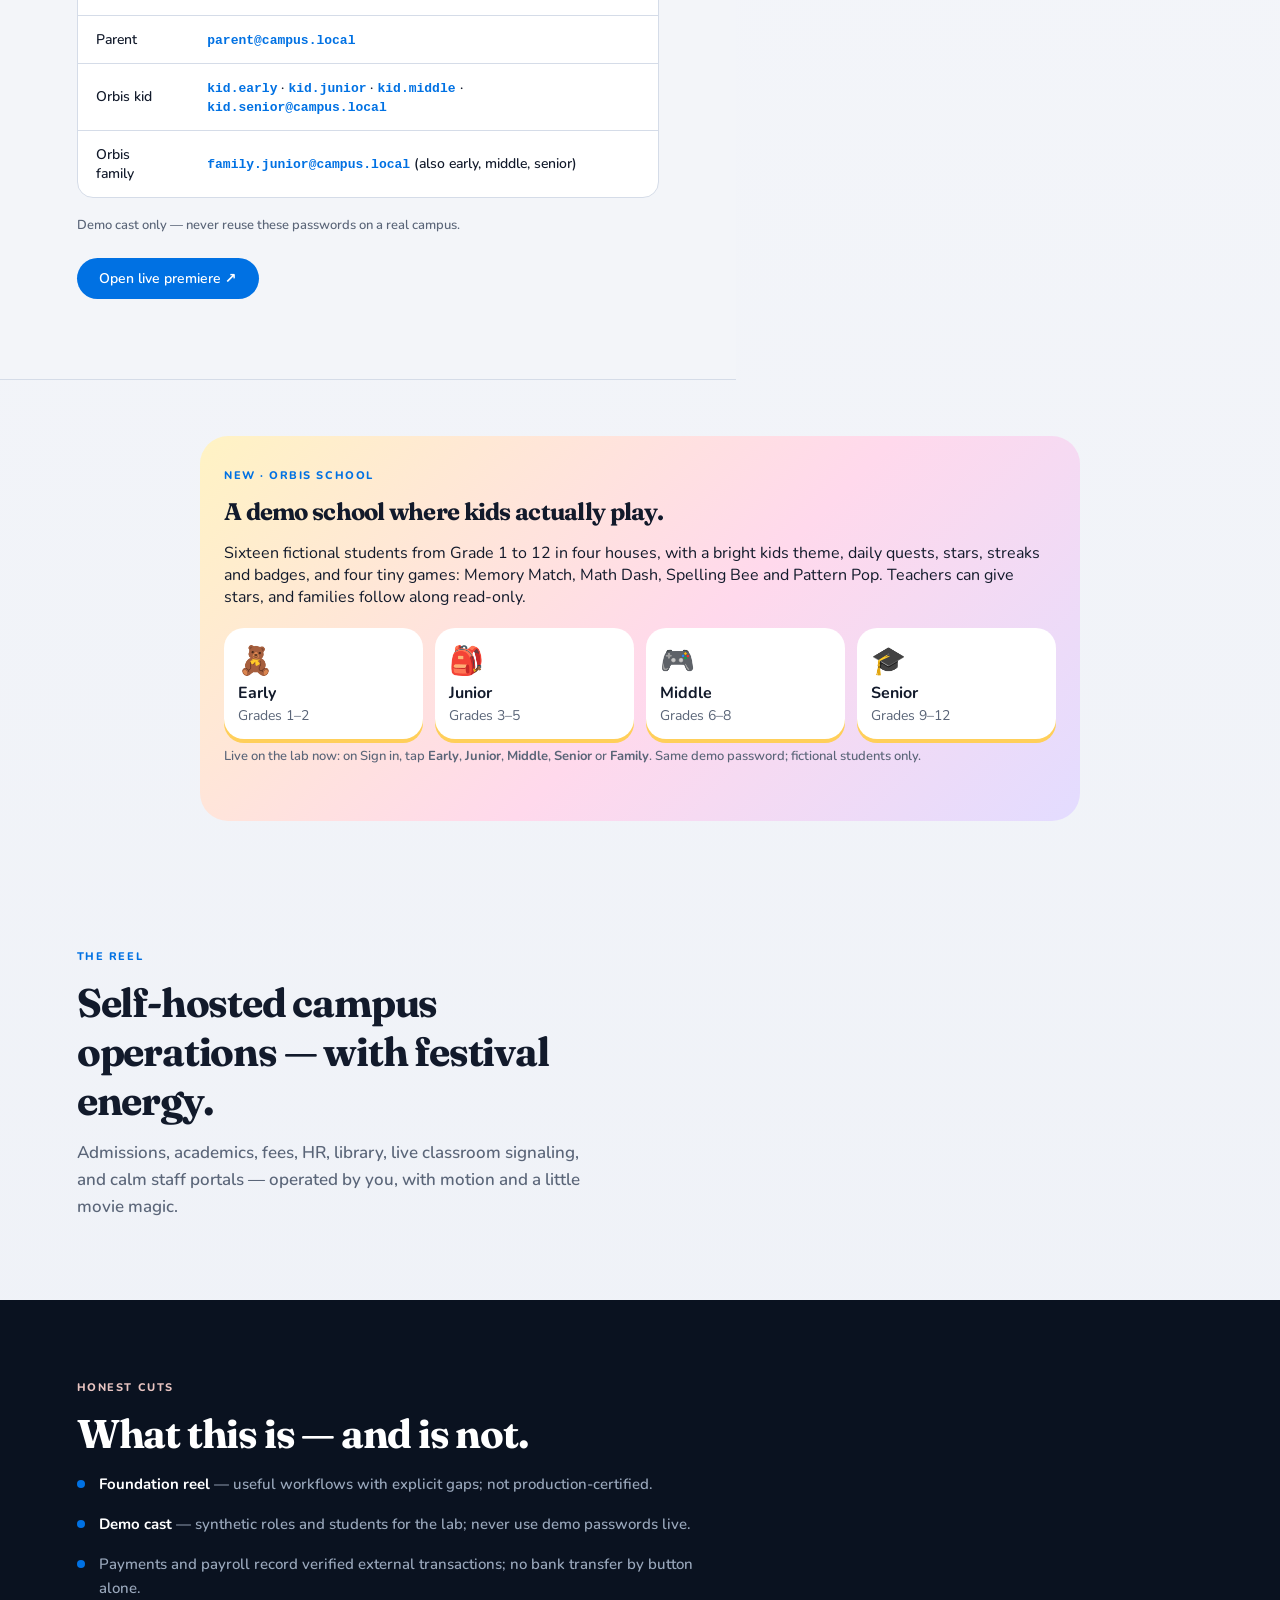
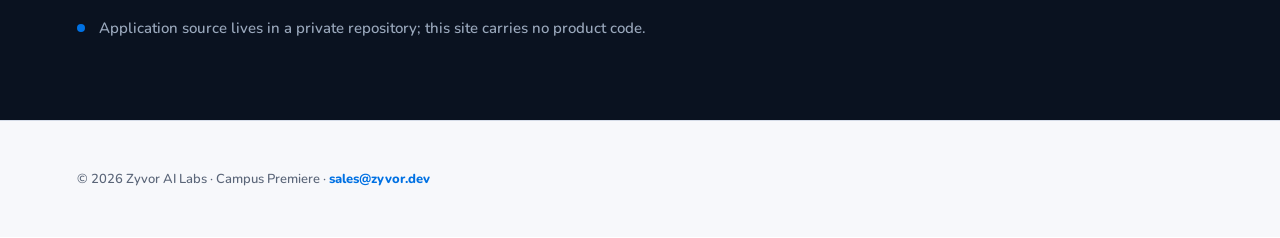
==== commit f79f40c7: "Update site text: Orbis School is live on the lab. Co-Authored-By: Claude Sonnet 5.5 <noreply@anthro" ====
--- a/index.html
+++ b/index.html
@@ -58,7 +58,7 @@
   <ol class="try-steps">
     <li>Open <a href="https://175-110-122-71.sslip.io:20443/"><strong>https://175-110-122-71.sslip.io:20443</strong></a> — the <strong>:20443</strong> port matters.</li>
     <li>Self-signed TLS: browser → <strong>Advanced → Proceed</strong> (lab cert only).</li>
-    <li>On Sign in, tap <strong>Student demo</strong> or <strong>Admin demo</strong> — or use any account below.</li>
+    <li>On Sign in, tap <strong>Student demo</strong>, <strong>Admin demo</strong> or an <strong>Orbis School</strong> kid button — or use any account below.</li>
   </ol>
   <p class="try-pass">Shared demo password for every cast member:</p>
   <p class="try-code"><code>CampusDemo!2026</code></p>
@@ -72,6 +72,8 @@
         <tr><td>Finance</td><td><code>finance@campus.local</code></td></tr>
         <tr><td>Librarian</td><td><code>librarian@campus.local</code></td></tr>
         <tr><td>Parent</td><td><code>parent@campus.local</code></td></tr>
+        <tr><td>Orbis kid</td><td><code>kid.early</code> · <code>kid.junior</code> · <code>kid.middle</code> · <code>kid.senior</code><code>@campus.local</code></td></tr>
+        <tr><td>Orbis family</td><td><code>family.junior@campus.local</code> (also early, middle, senior)</td></tr>
       </tbody>
     </table>
   </div>
@@ -89,7 +91,7 @@
     <li><span>🎮</span><strong>Middle</strong> Grades 6–8</li>
     <li><span>🎓</span><strong>Senior</strong> Grades 9–12</li>
   </ul>
-  <p class="try-note">Included in the <code>--demo</code> build with one-tap kid sign-in. The hosted lab shows it after its next redeploy.</p>
+  <p class="try-note">Live on the lab now: on Sign in, tap <strong>Early</strong>, <strong>Junior</strong>, <strong>Middle</strong>, <strong>Senior</strong> or <strong>Family</strong>. Same demo password; fictional students only.</p>
 </section>
 
 <section class="band" id="modules">
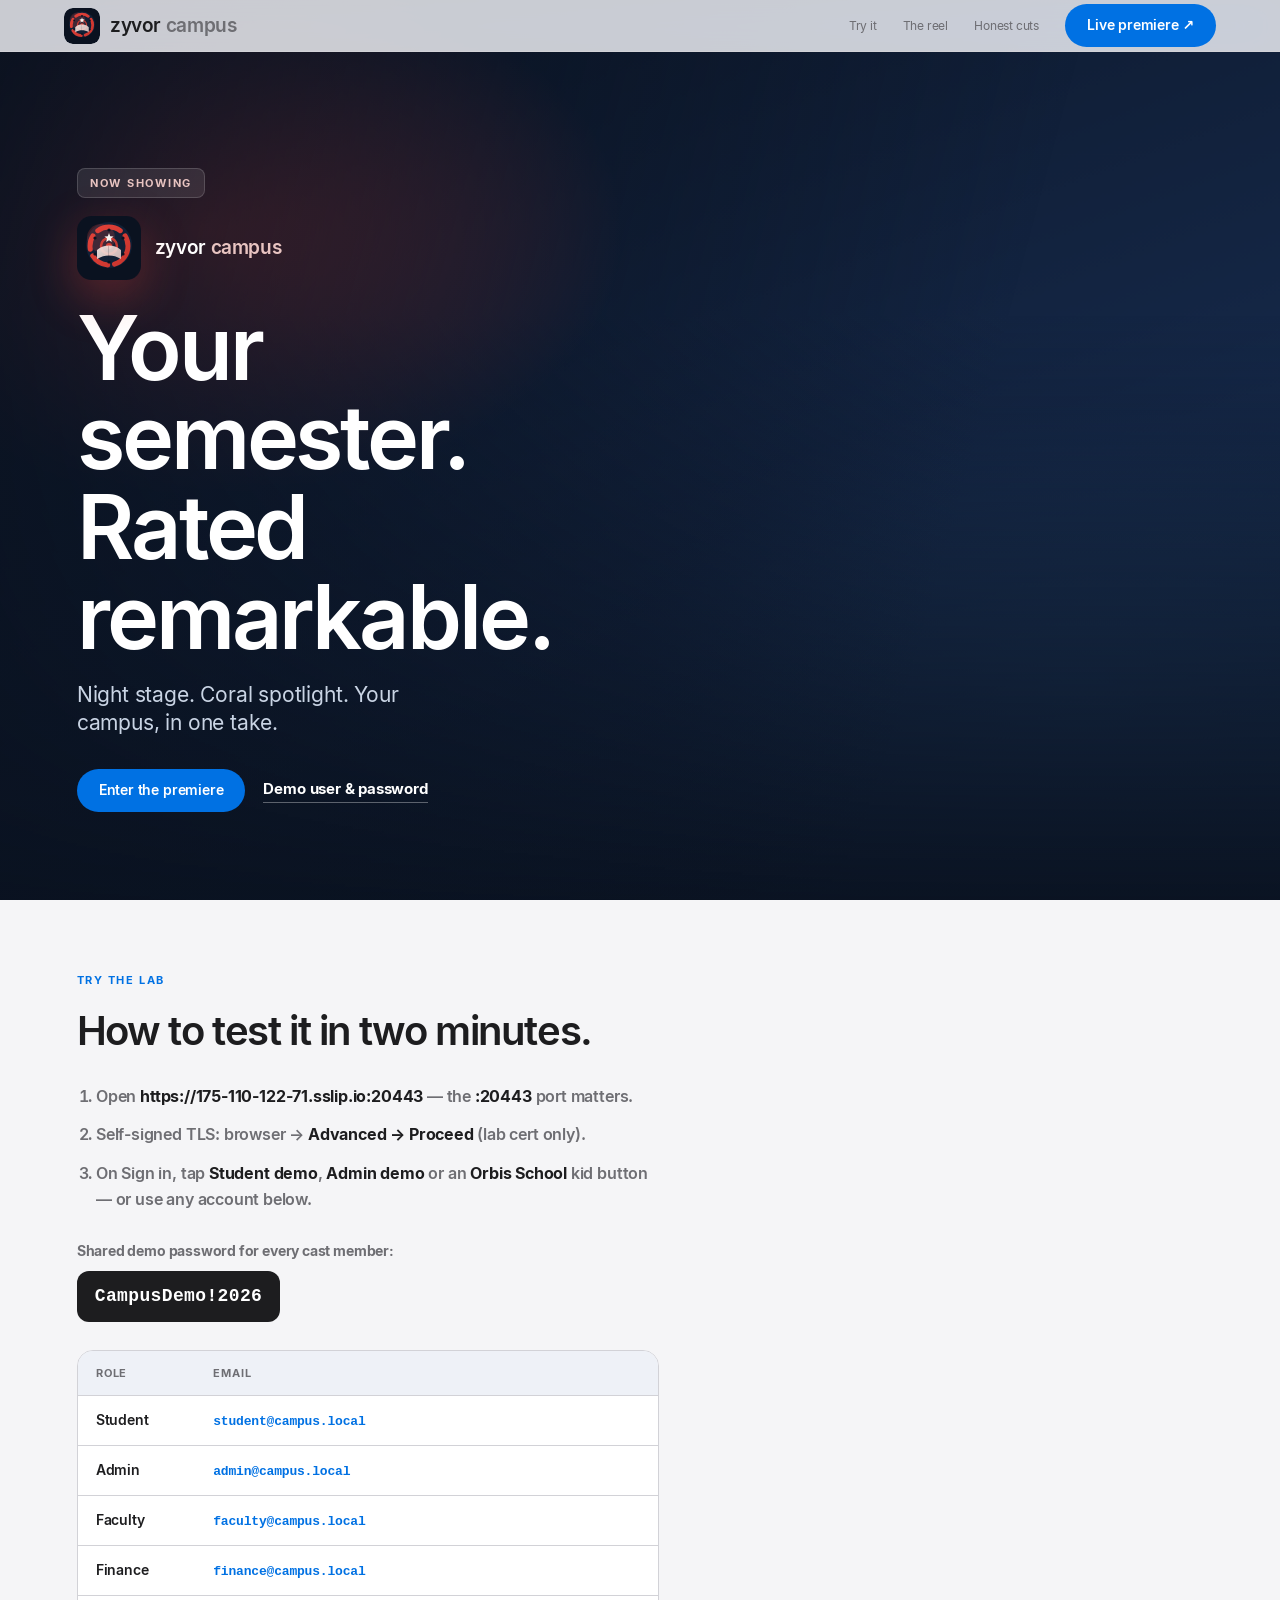
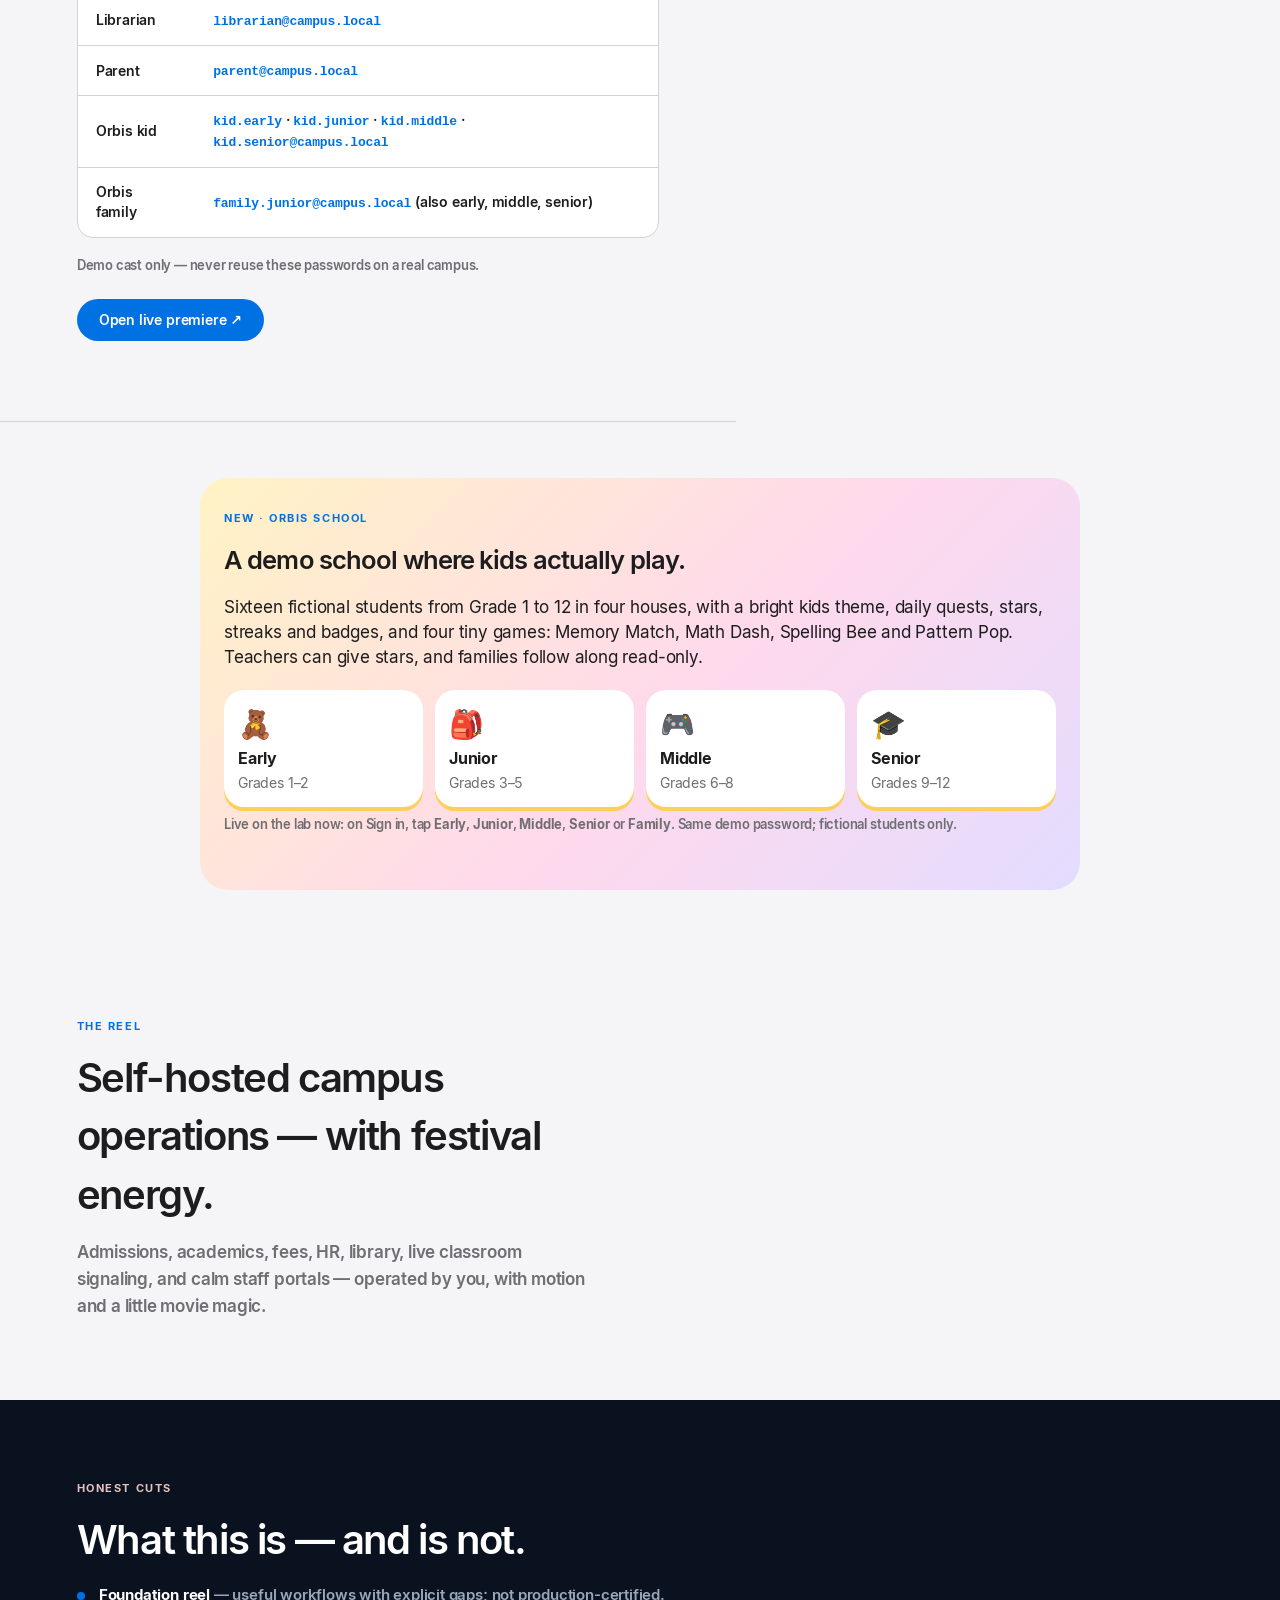
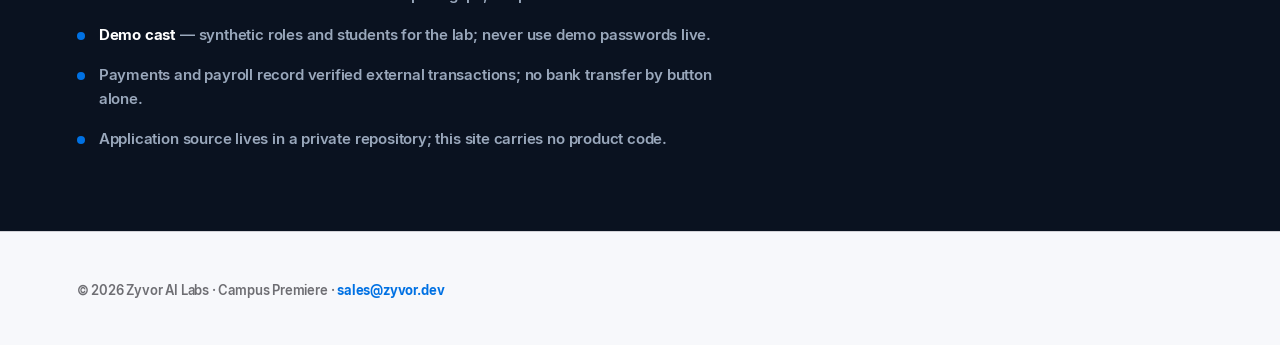
==== commit 0961517d: "Match the app: Inter/SF type, Apple palette, translucent nav. Co-Authored-By: Claude Sonnet 5.5 <nor" ====
--- a/index.html
+++ b/index.html
@@ -14,9 +14,6 @@
 <meta name="twitter:card" content="summary_large_image">
 <meta name="twitter:image" content="https://zyvorai.github.io/zyvor-campus-site/assets/og.png">
 <meta name="theme-color" content="#0a1220">
-<link rel="preconnect" href="https://fonts.googleapis.com">
-<link rel="preconnect" href="https://fonts.gstatic.com" crossorigin>
-<link href="https://fonts.googleapis.com/css2?family=Fraunces:opsz,wght@9..144,550;9..144,700&family=Nunito:wght@400;550;700;800&display=swap" rel="stylesheet">
 <link rel="icon" href="assets/campus.svg" type="image/svg+xml">
 <link rel="stylesheet" href="site.css">
 </head>
--- a/site.css
+++ b/site.css
@@ -1,27 +1,30 @@
+@font-face{font-family:"Inter";font-style:normal;font-weight:400;font-display:swap;src:url(fonts/inter-400.woff2) format("woff2")}
+@font-face{font-family:"Inter";font-style:normal;font-weight:600;font-display:swap;src:url(fonts/inter-600.woff2) format("woff2")}
+@font-face{font-family:"Inter";font-style:normal;font-weight:700;font-display:swap;src:url(fonts/inter-700.woff2) format("woff2")}
 :root{
-  --ink:#121a2b;
-  --muted:#5a6578;
-  --soft:#f3f5f9;
-  --line:#d5dce8;
+  --ink:#1d1d1f;
+  --muted:#6e6e73;
+  --soft:#f5f5f7;
+  --line:#d2d2d7;
   --coral:#e8453c;
   --coral-deep:#c2312a;
   --blue:#1e3a5f;
   --apple:#0071e3;
   --apple-hover:#0077ed;
-  --ease:cubic-bezier(.22,1,.36,1);
+  --ease:cubic-bezier(.28,.11,.32,1);
   --grad:#0071e3;
 }
 *{box-sizing:border-box}
 html{scroll-behavior:smooth}
 body{
   margin:0;
-  font-family:"Nunito",system-ui,sans-serif;
+  font-family:-apple-system,BlinkMacSystemFont,"SF Pro Text","SF Pro Display","Inter",system-ui,"Segoe UI",Roboto,sans-serif;
   color:var(--ink);
-  background:linear-gradient(180deg,#f7f8fb,#eef1f7);
+  background:#f5f5f7;
   -webkit-font-smoothing:antialiased;
 }
 a{color:inherit;text-decoration:none}
-h1,h2{font-family:"Fraunces",Georgia,serif;font-weight:700;letter-spacing:-.03em}
+h1,h2{font-family:inherit;font-weight:600;letter-spacing:-.035em}
 
 .top{
   position:fixed;inset:0 0 auto;z-index:10;
@@ -185,3 +188,12 @@
 .orbis-bands{list-style:none;margin:20px 0 8px;padding:0;display:grid;grid-template-columns:repeat(auto-fit,minmax(150px,1fr));gap:12px}
 .orbis-bands li{display:grid;gap:2px;padding:14px;border-radius:20px;background:#fff;box-shadow:0 4px 0 #ffcf5a;font-size:14px;color:var(--muted)}
 .orbis-bands span{font-size:28px}.orbis-bands strong{color:var(--ink);font-size:16px}
+
+/* Apple layer */
+body{font-size:17px;line-height:1.47;letter-spacing:-.011em;text-rendering:optimizeLegibility}
+.top{padding:0 5%;height:52px;background:#fbfbfdcc;backdrop-filter:saturate(180%) blur(20px);-webkit-backdrop-filter:saturate(180%) blur(20px)}
+.brand .word,.brand-hero span{font-weight:600;letter-spacing:-.02em}
+.top nav{font-size:12px;font-weight:400;gap:26px}
+.lede{font-weight:400}
+.top nav a:hover,.cta a:hover{text-decoration:none}
+@media(prefers-reduced-motion:reduce){html{scroll-behavior:auto}}
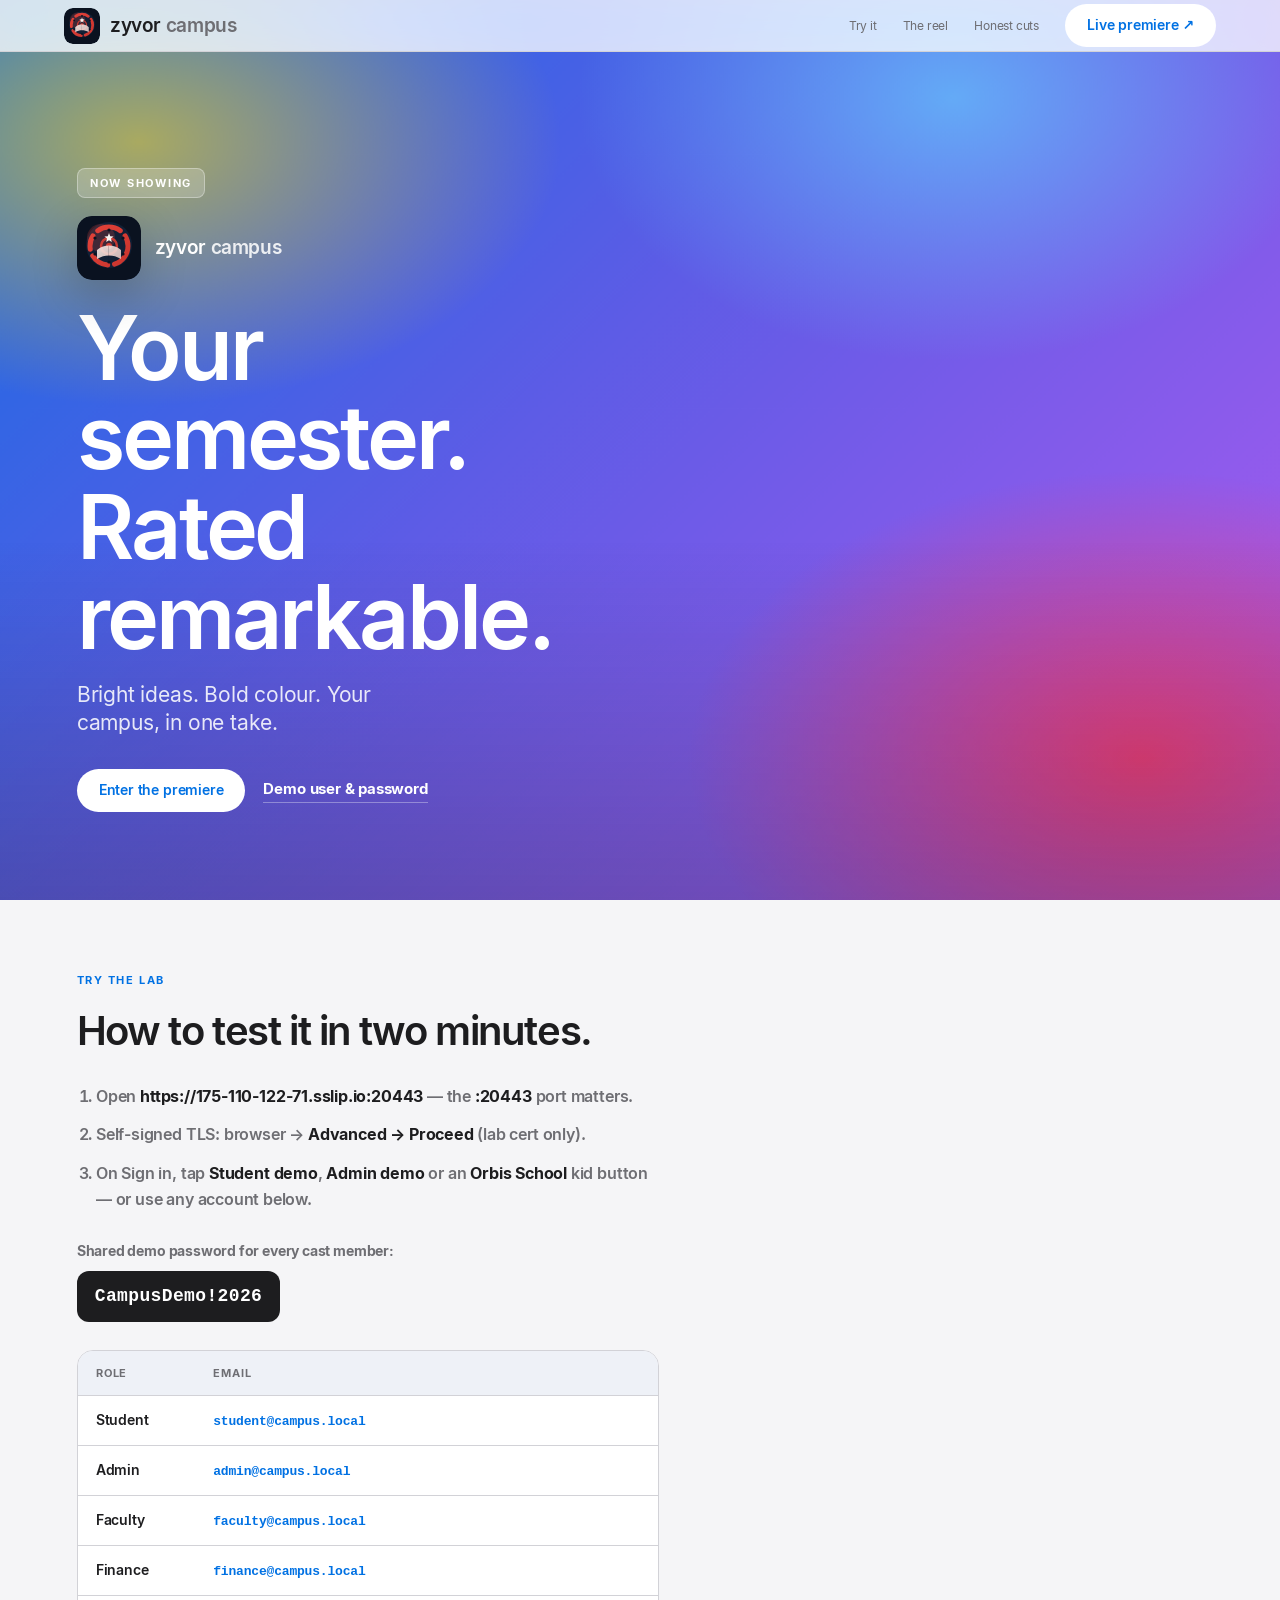
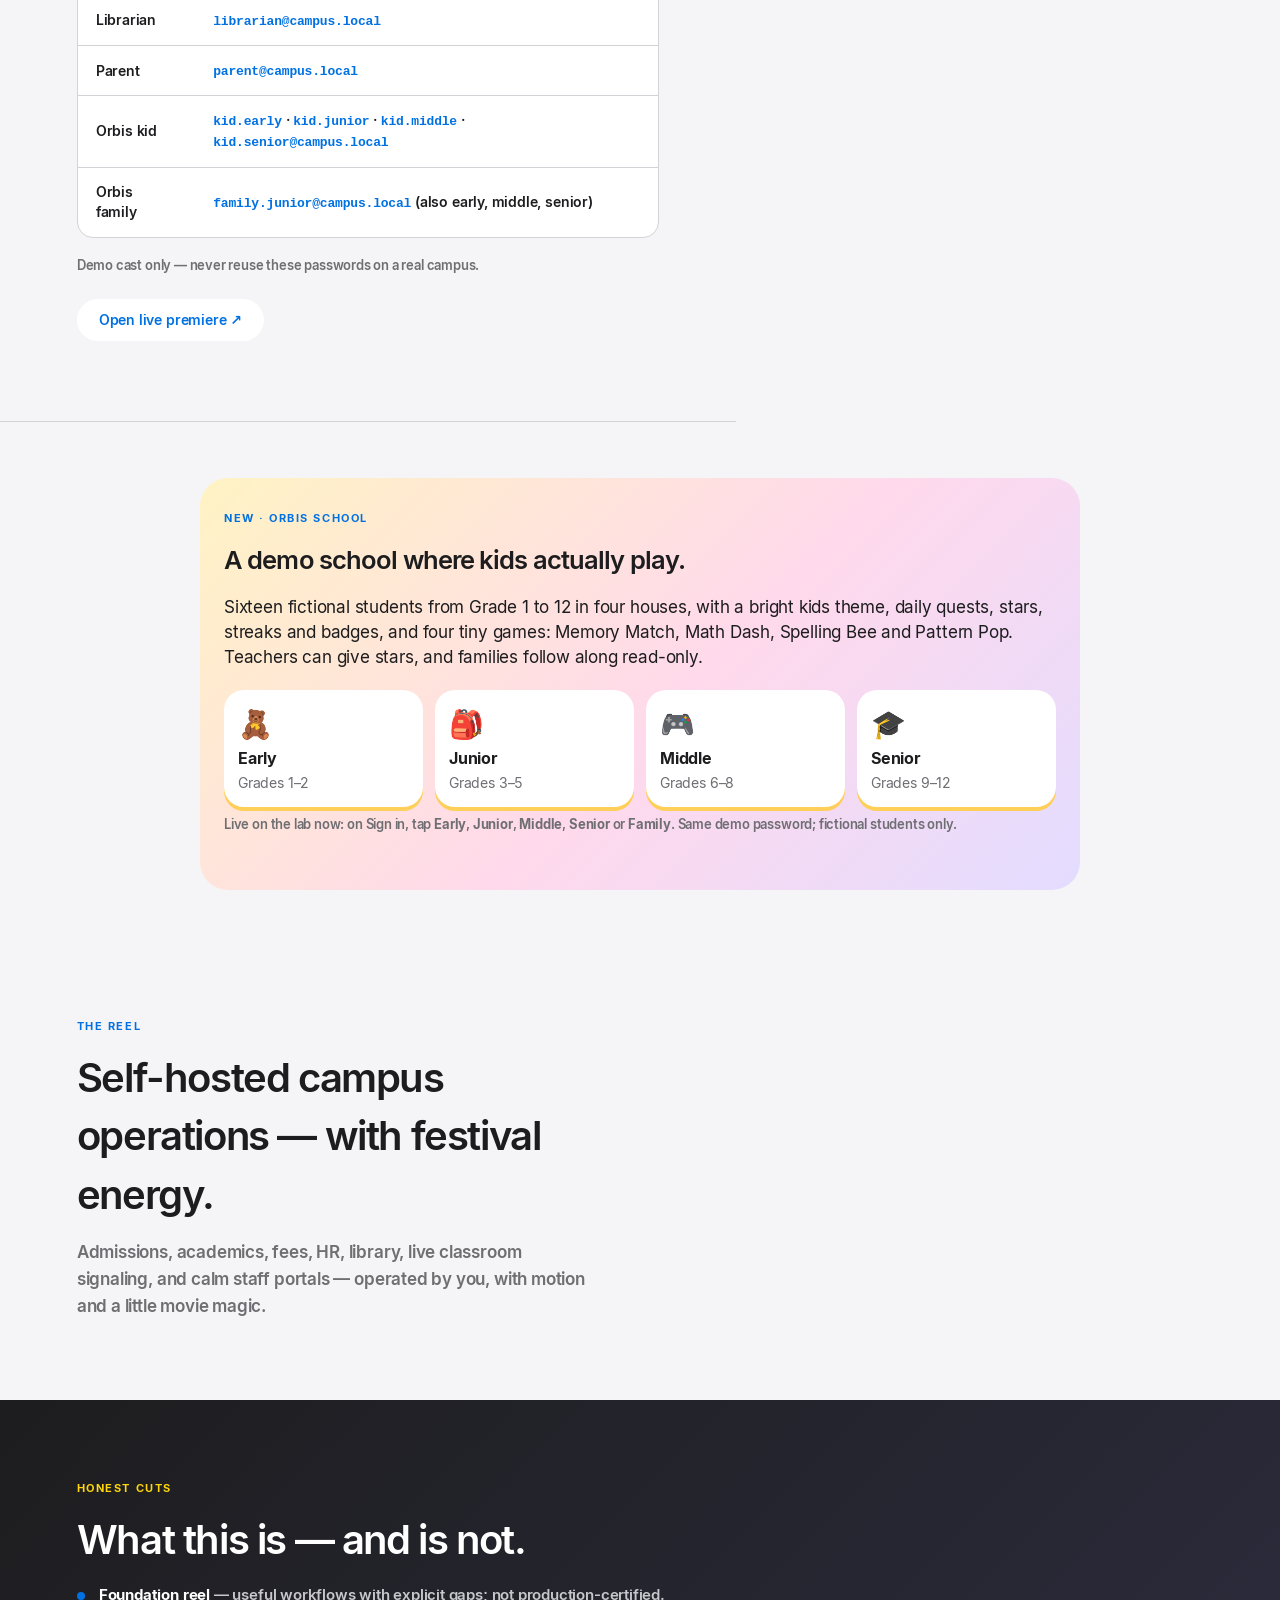
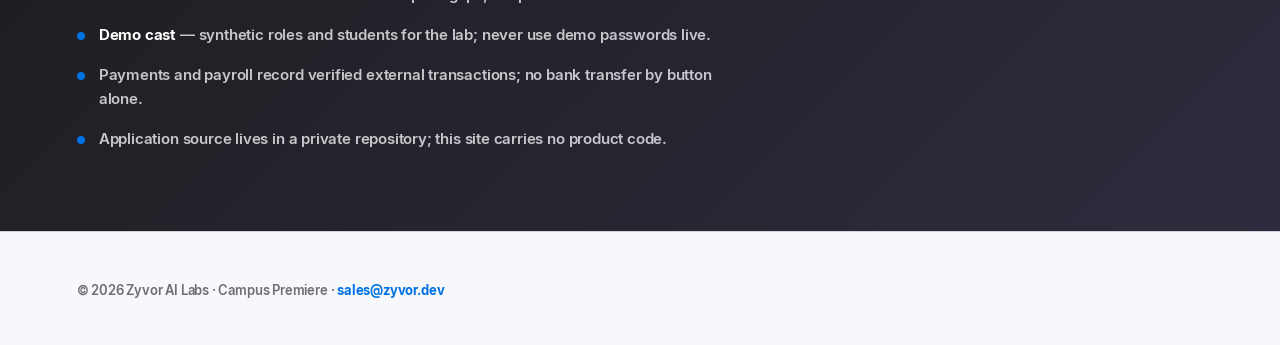
==== commit 1f208f0e: "Brighten the hero with Apple-style colour gradients. Co-Authored-By: Claude Sonnet 5.5 <noreply@anth" ====
--- a/index.html
+++ b/index.html
@@ -41,7 +41,7 @@
       <span>zyvor <em>campus</em></span>
     </p>
     <h1>Your semester.<br>Rated remarkable.</h1>
-    <p class="lede">Night stage. Coral spotlight. Your campus, in one take.</p>
+    <p class="lede">Bright ideas. Bold colour. Your campus, in one take.</p>
     <div class="cta">
       <a class="pill" href="https://175-110-122-71.sslip.io:20443/">Enter the premiere</a>
       <a class="ghost" href="#try">Demo user &amp; password</a>
--- a/site.css
+++ b/site.css
@@ -197,3 +197,16 @@
 .lede{font-weight:400}
 .top nav a:hover,.cta a:hover{text-decoration:none}
 @media(prefers-reduced-motion:reduce){html{scroll-behavior:auto}}
+
+/* Bright scenes */
+.hero{background:#5e5ce6}
+.hero .bg{background:radial-gradient(45% 40% at 18% 22%,#ffd60a99 0%,transparent 60%),radial-gradient(50% 45% at 82% 78%,#ff375fcc 0%,transparent 58%),radial-gradient(40% 40% at 70% 18%,#64d2ffaa 0%,transparent 60%),linear-gradient(135deg,#0071e3,#5e5ce6 45%,#bf5af2)}
+.veil{background:linear-gradient(transparent 60%,#1d1d1f40 100%)}
+.now{background:#ffffff33;border-color:#ffffff55;color:#fff}
+.brand-hero em,.lede{color:#ffffffdd}
+.mark{box-shadow:0 16px 48px #0003}
+.pill,.cta .pill{background:#fff;color:var(--apple)!important}
+.pill:hover{background:#f5f5f7}
+.honesty{background:linear-gradient(135deg,#1d1d1f,#2c2c3e)}
+.honesty .eyebrow{color:#ffd60a}
+.honesty li{color:#c7c7cc}
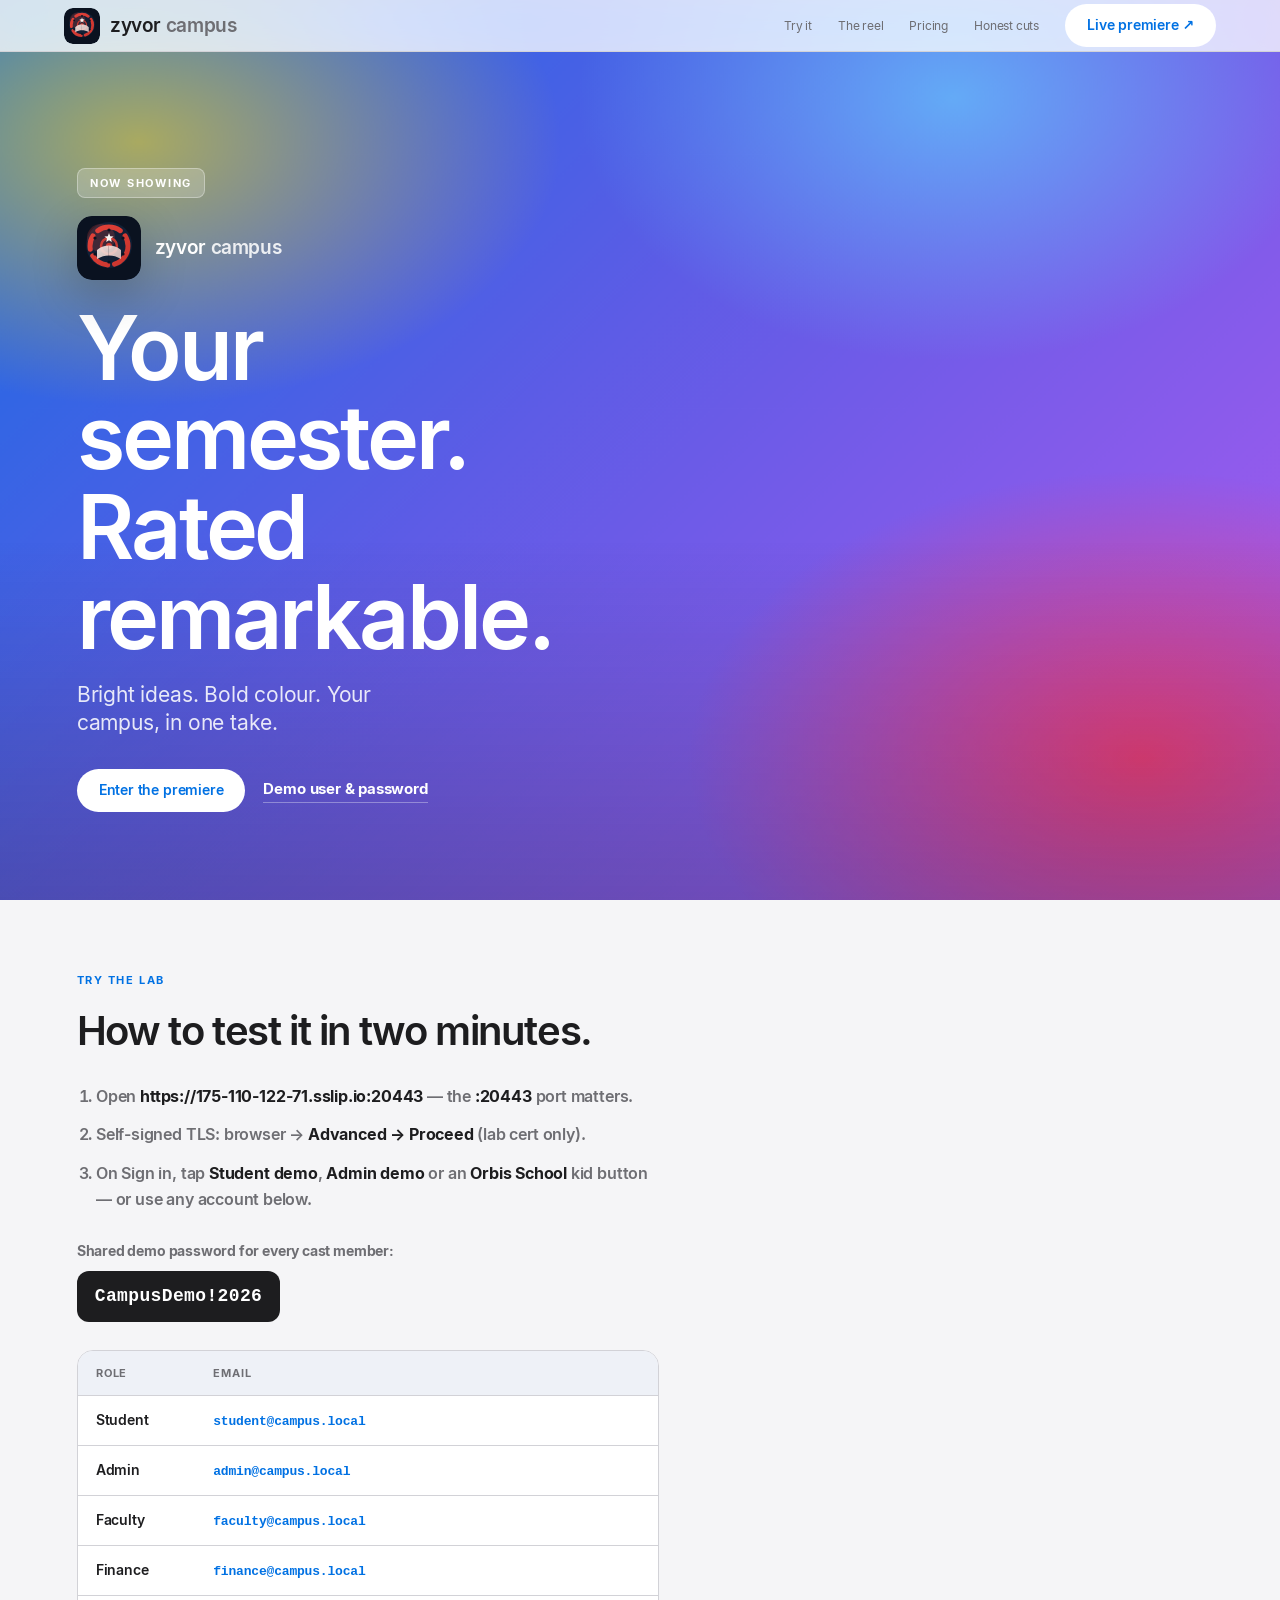
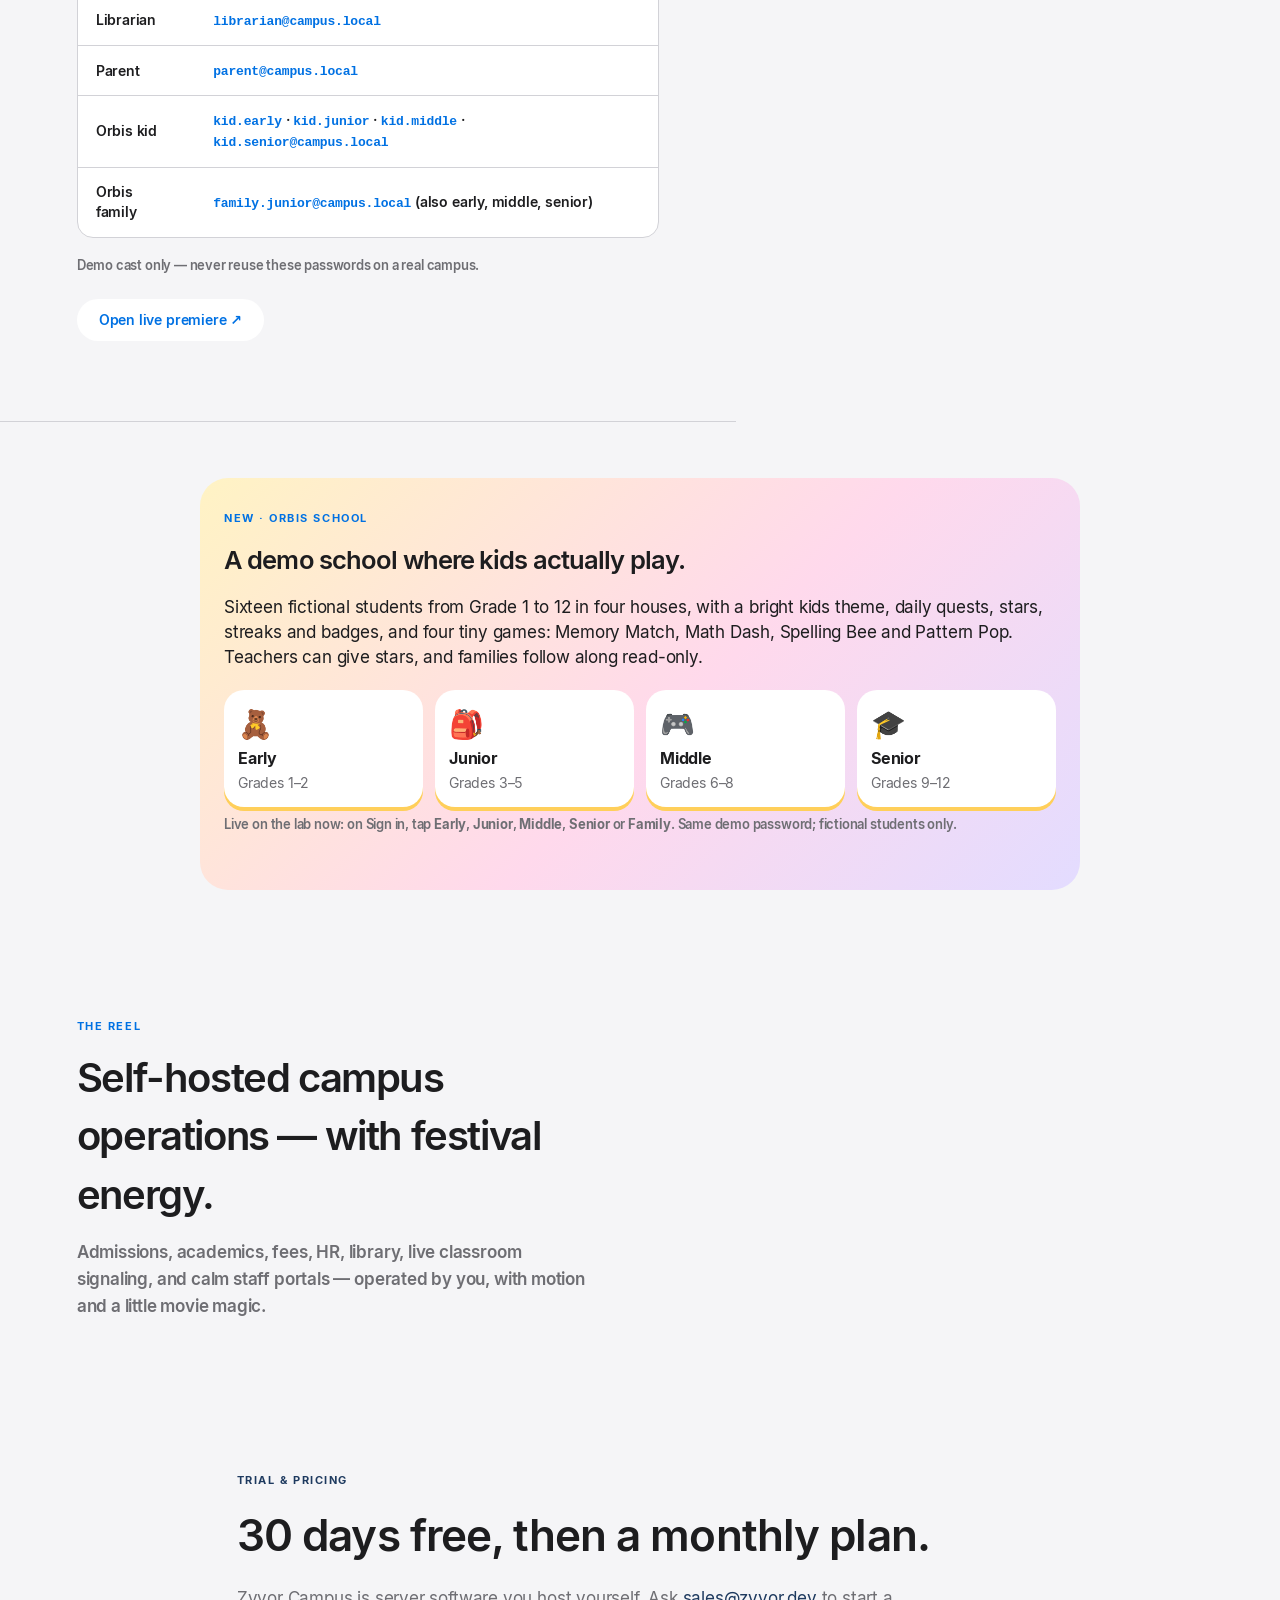
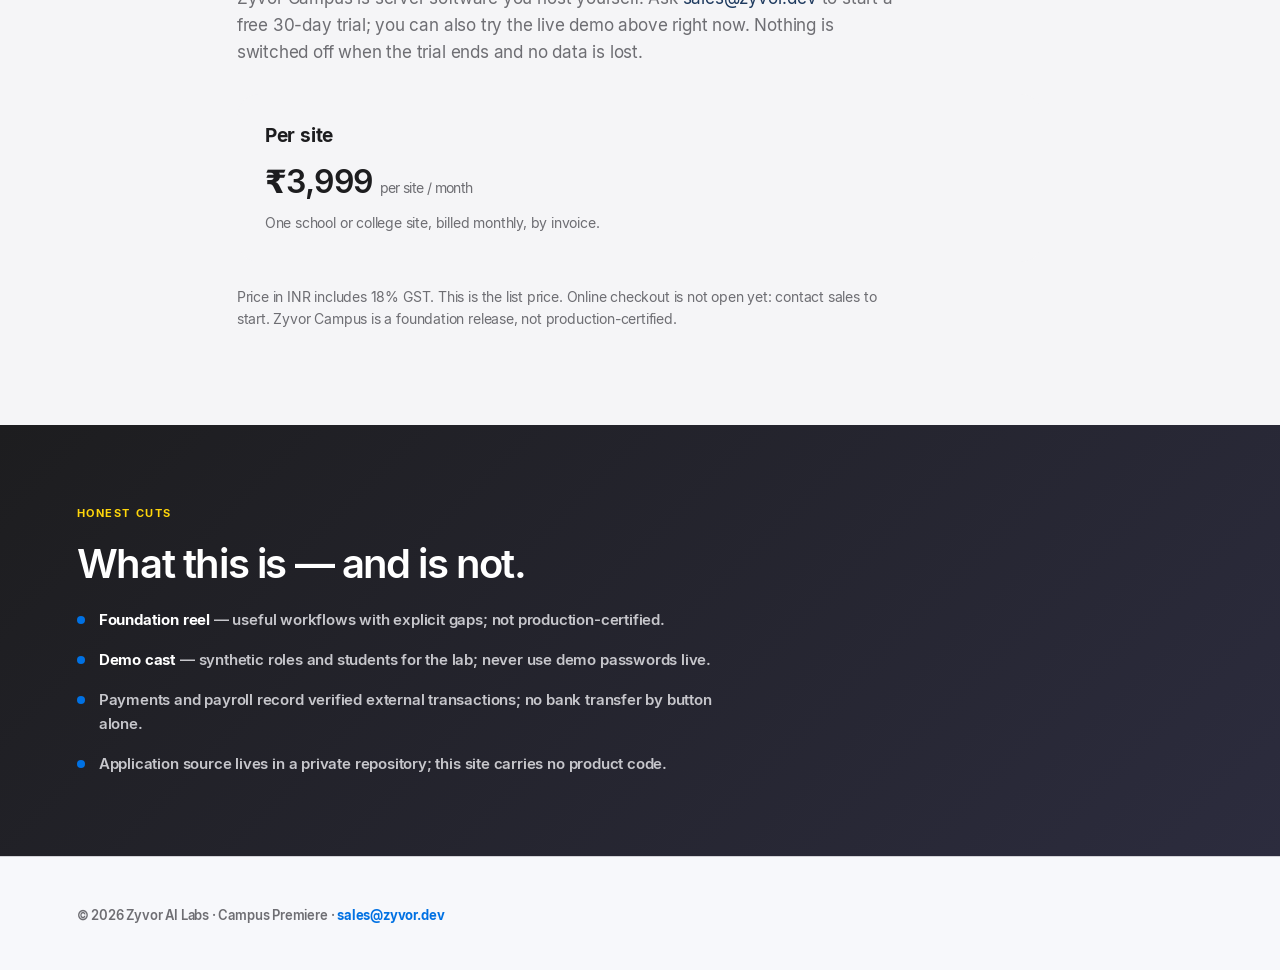
==== commit 1ebceccc: "Add trial and pricing section (INR 3,999 per site per month incl. GST) Co-Authored-By: Claude Sonnet" ====
--- a/index.html
+++ b/index.html
@@ -26,6 +26,7 @@
   <nav>
     <a href="#try">Try it</a>
     <a href="#modules">The reel</a>
+    <a href="#pricing">Pricing</a>
     <a href="#honesty">Honest cuts</a>
     <a class="pill" href="https://175-110-122-71.sslip.io:20443/">Live premiere ↗</a>
   </nav>
@@ -97,6 +98,20 @@
   <p>Admissions, academics, fees, HR, library, live classroom signaling, and calm staff portals — operated by you, with motion and a little movie magic.</p>
 </section>
 
+<section class="plans" id="pricing">
+  <span class="eyebrow">TRIAL &amp; PRICING</span>
+  <h2>30 days free, then a monthly plan.</h2>
+  <p class="plans-lede">Zyvor Campus is server software you host yourself. Ask <a href="mailto:sales@zyvor.dev?subject=Zyvor%20Campus%20trial">sales@zyvor.dev</a> to start a free 30-day trial; you can also try the live demo above right now. Nothing is switched off when the trial ends and no data is lost.</p>
+  <div class="plan-grid">
+    <article>
+      <h3>Per site</h3>
+      <p class="price">&#8377;3,999 <small>per site / month</small></p>
+      <p class="sub">One school or college site, billed monthly, by invoice.</p>
+    </article>
+  </div>
+  <p class="fine">Price in INR includes 18% GST. This is the list price. Online checkout is not open yet: contact sales to start. Zyvor Campus is a foundation release, not production-certified.</p>
+</section>
+
 <section class="honesty" id="honesty">
   <span class="eyebrow">HONEST CUTS</span>
   <h2>What this is — and is not.</h2>
--- a/site.css
+++ b/site.css
@@ -210,3 +210,17 @@
 .honesty{background:linear-gradient(135deg,#1d1d1f,#2c2c3e)}
 .honesty .eyebrow{color:#ffd60a}
 .honesty li{color:#c7c7cc}
+
+/* Trial and pricing */
+.plans{padding:72px 6% 80px;max-width:60rem;margin:0 auto}
+.plans h2{font-size:clamp(28px,4vw,44px);letter-spacing:-.02em;margin:.2em 0 .4em;color:var(--ink)}
+.plans .eyebrow{color:var(--blue)}
+.plans-lede,.plans .fine{color:var(--muted);font-size:17px;line-height:1.6;max-width:42rem}
+.plans .fine{font-size:14px;margin-top:24px}
+.plans a{color:var(--blue)}
+.plan-grid{display:grid;grid-template-columns:repeat(auto-fit,minmax(15rem,1fr));gap:16px;margin-top:28px}
+.plan-grid article{background:var(--soft);border-radius:22px;padding:28px}
+.plan-grid h3{margin:0 0 8px;font-size:19px}
+.plan-grid .price{font-size:32px;font-weight:600;letter-spacing:-.02em;margin:0;color:var(--ink)}
+.plan-grid .price small{font-size:14px;font-weight:400;color:var(--muted)}
+.plan-grid .sub{color:var(--muted);font-size:14px;margin:8px 0 0}
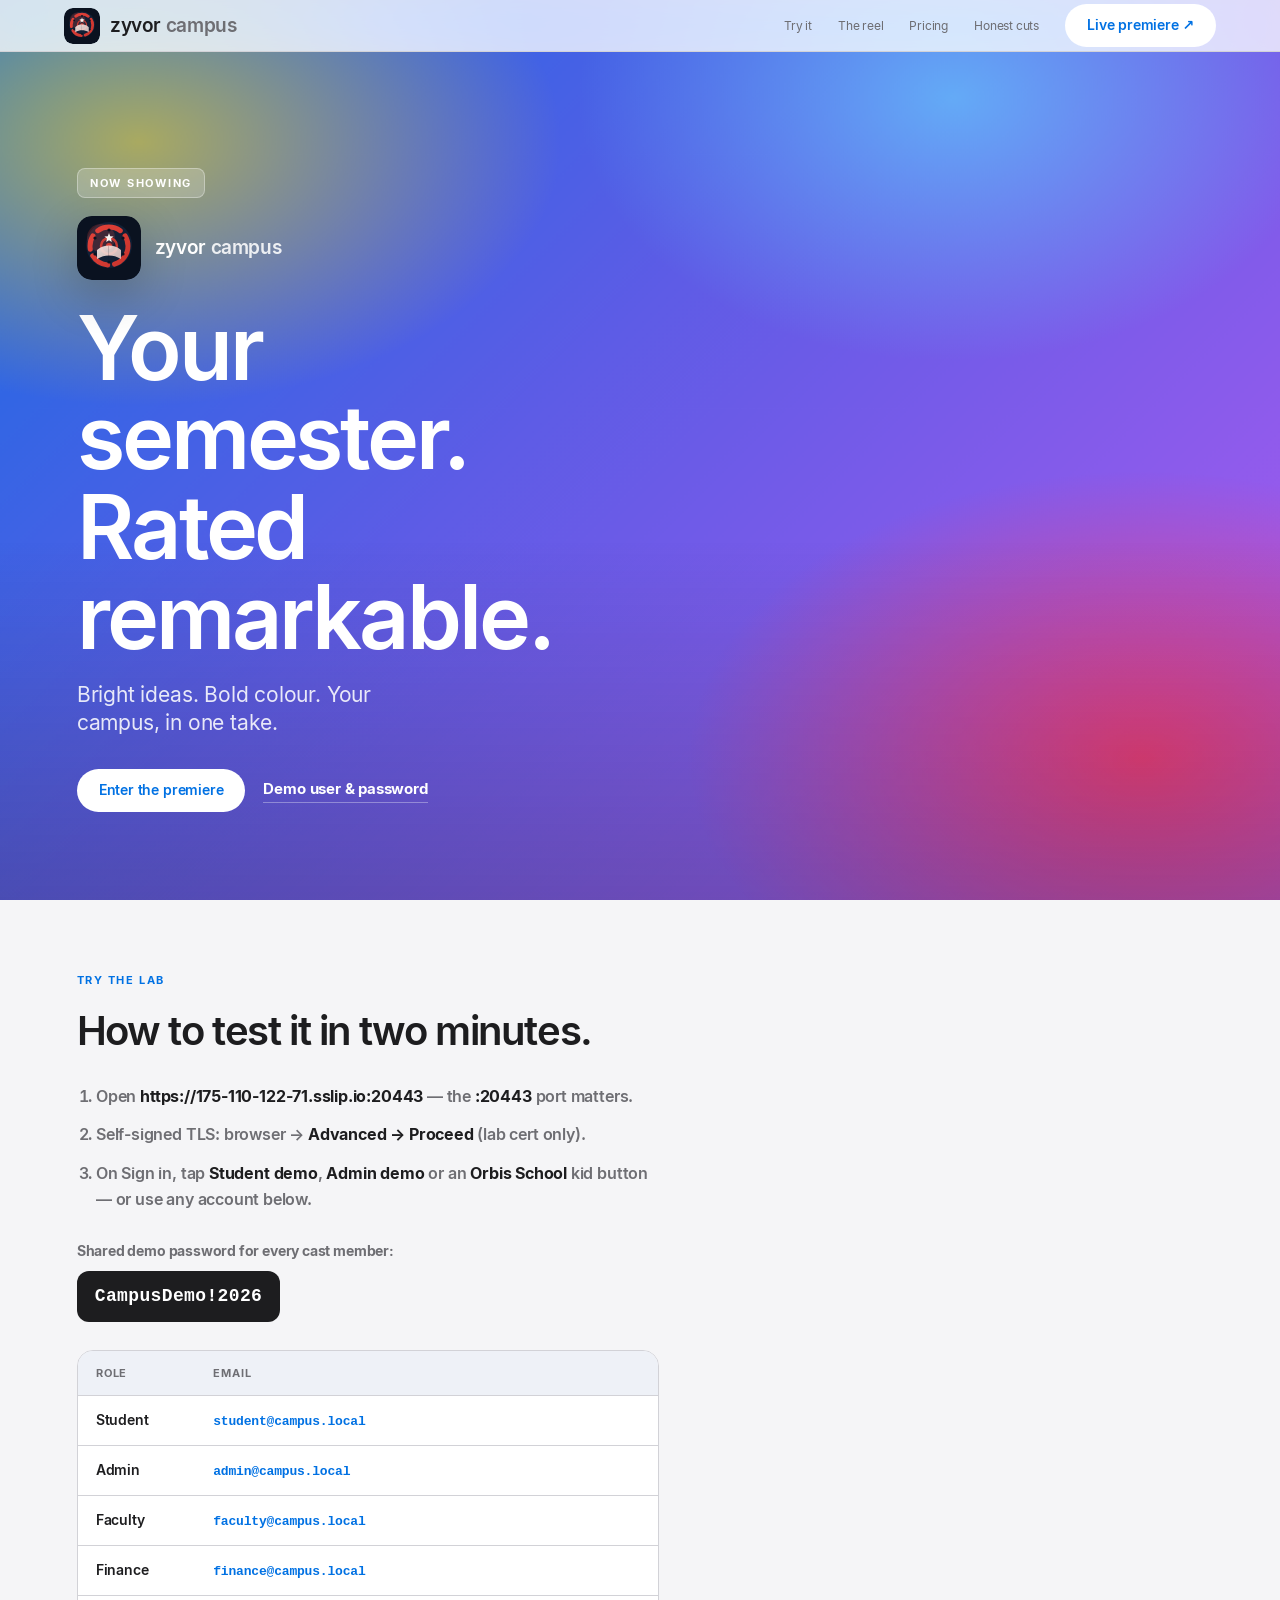
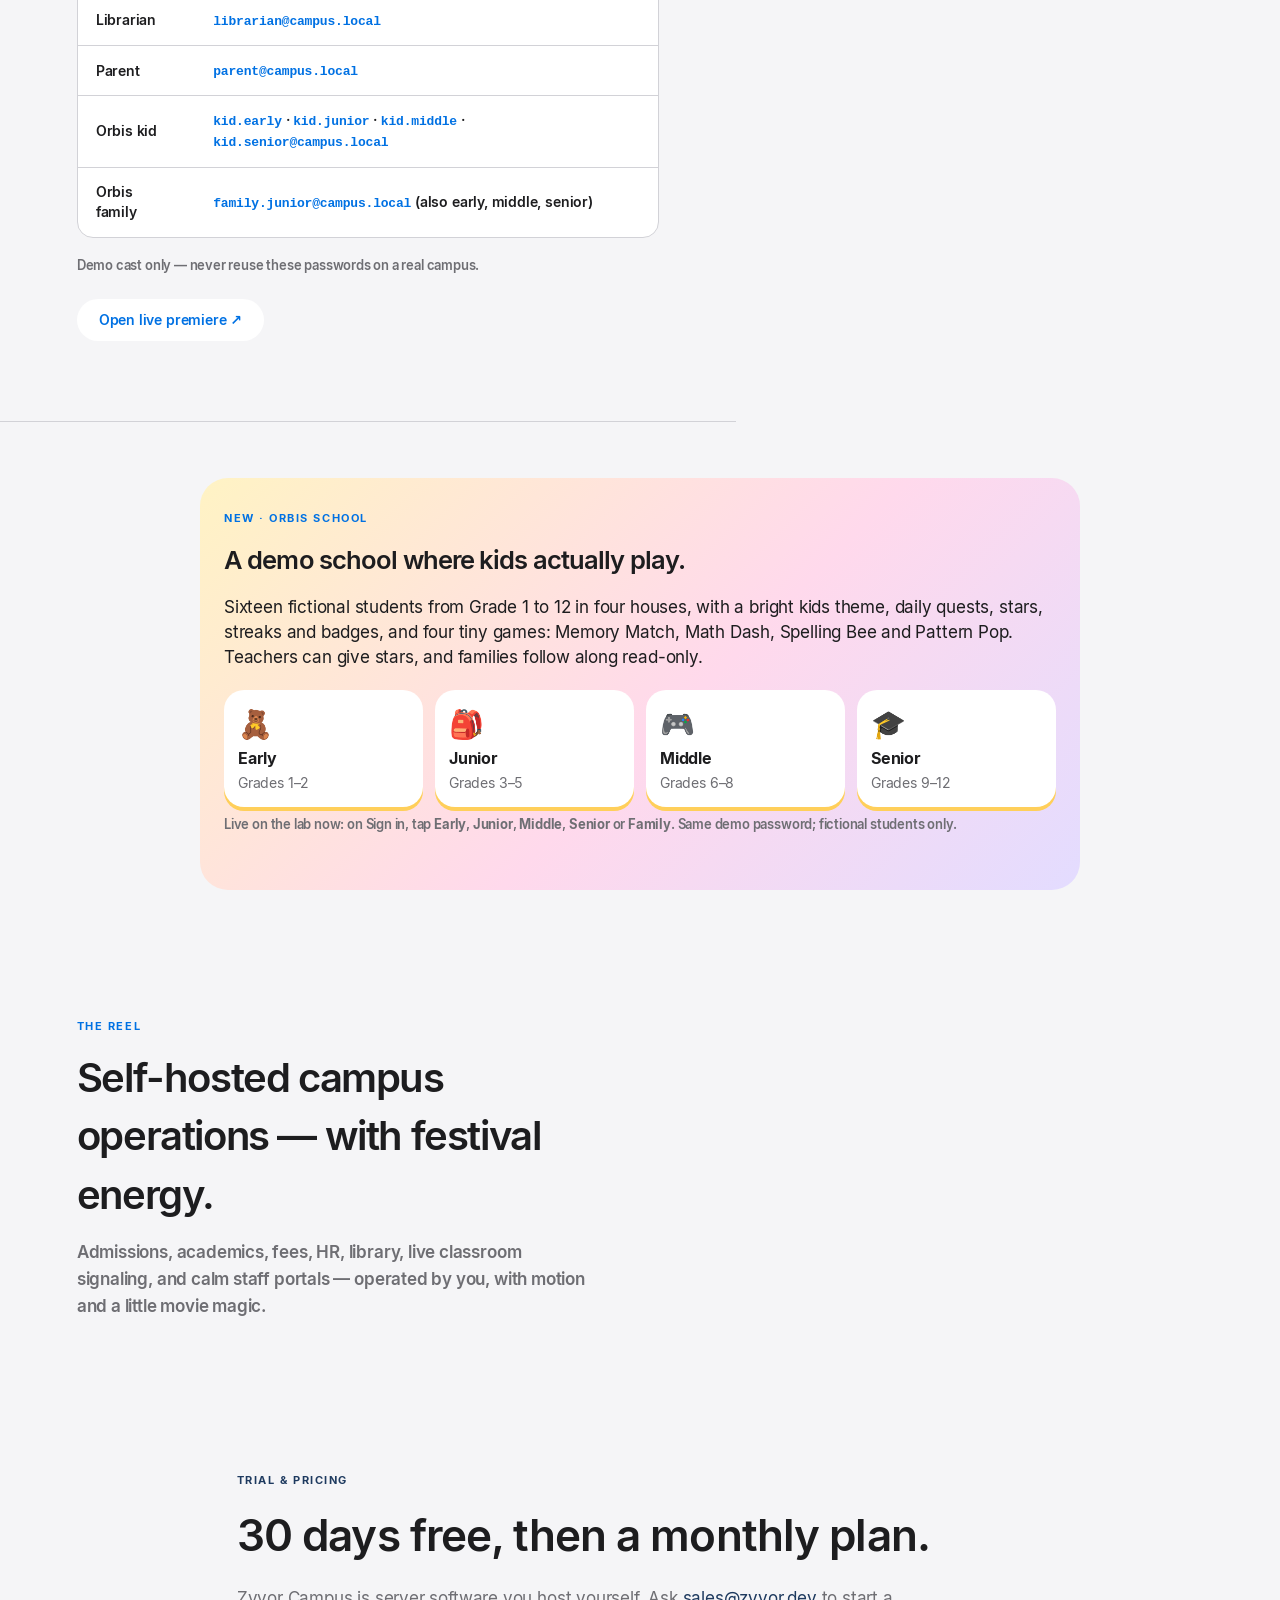
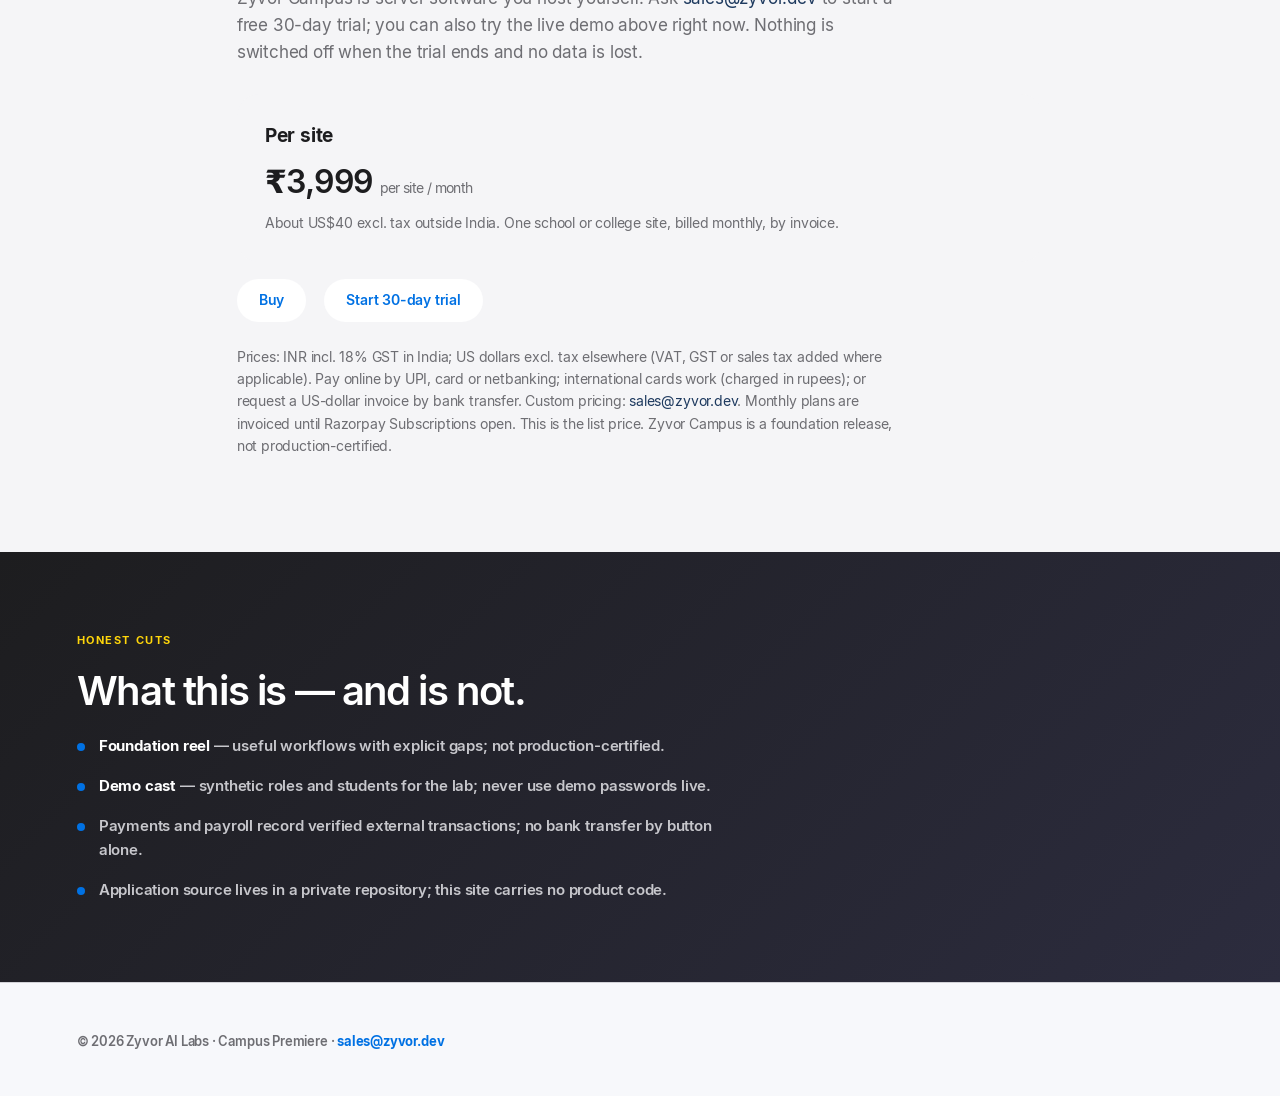
==== commit 31521483: "Worldwide prices: INR incl. GST in India, US dollars excl. tax elsewhere Co-Authored-By: Claude Sonn" ====
--- a/index.html
+++ b/index.html
@@ -106,10 +106,11 @@
     <article>
       <h3>Per site</h3>
       <p class="price">&#8377;3,999 <small>per site / month</small></p>
-      <p class="sub">One school or college site, billed monthly, by invoice.</p>
+      <p class="sub">About US$40 excl. tax outside India. One school or college site, billed monthly, by invoice.</p>
     </article>
   </div>
-  <p class="fine">Price in INR includes 18% GST. This is the list price. Online checkout is not open yet: contact sales to start. Zyvor Campus is a foundation release, not production-certified.</p>
+  <p class="cta"><a class="pill" href="https://zyvor.dev/buy">Buy</a> <a class="pill" href="mailto:sales@zyvor.dev?subject=Zyvor%20Campus%20trial">Start 30-day trial</a></p>
+  <p class="fine">Prices: INR incl. 18% GST in India; US dollars excl. tax elsewhere (VAT, GST or sales tax added where applicable). Pay online by UPI, card or netbanking; international cards work (charged in rupees); or request a US-dollar invoice by bank transfer. Custom pricing: <a href="mailto:sales@zyvor.dev">sales@zyvor.dev</a>. Monthly plans are invoiced until Razorpay Subscriptions open. This is the list price. Zyvor Campus is a foundation release, not production-certified.</p>
 </section>
 
 <section class="honesty" id="honesty">
